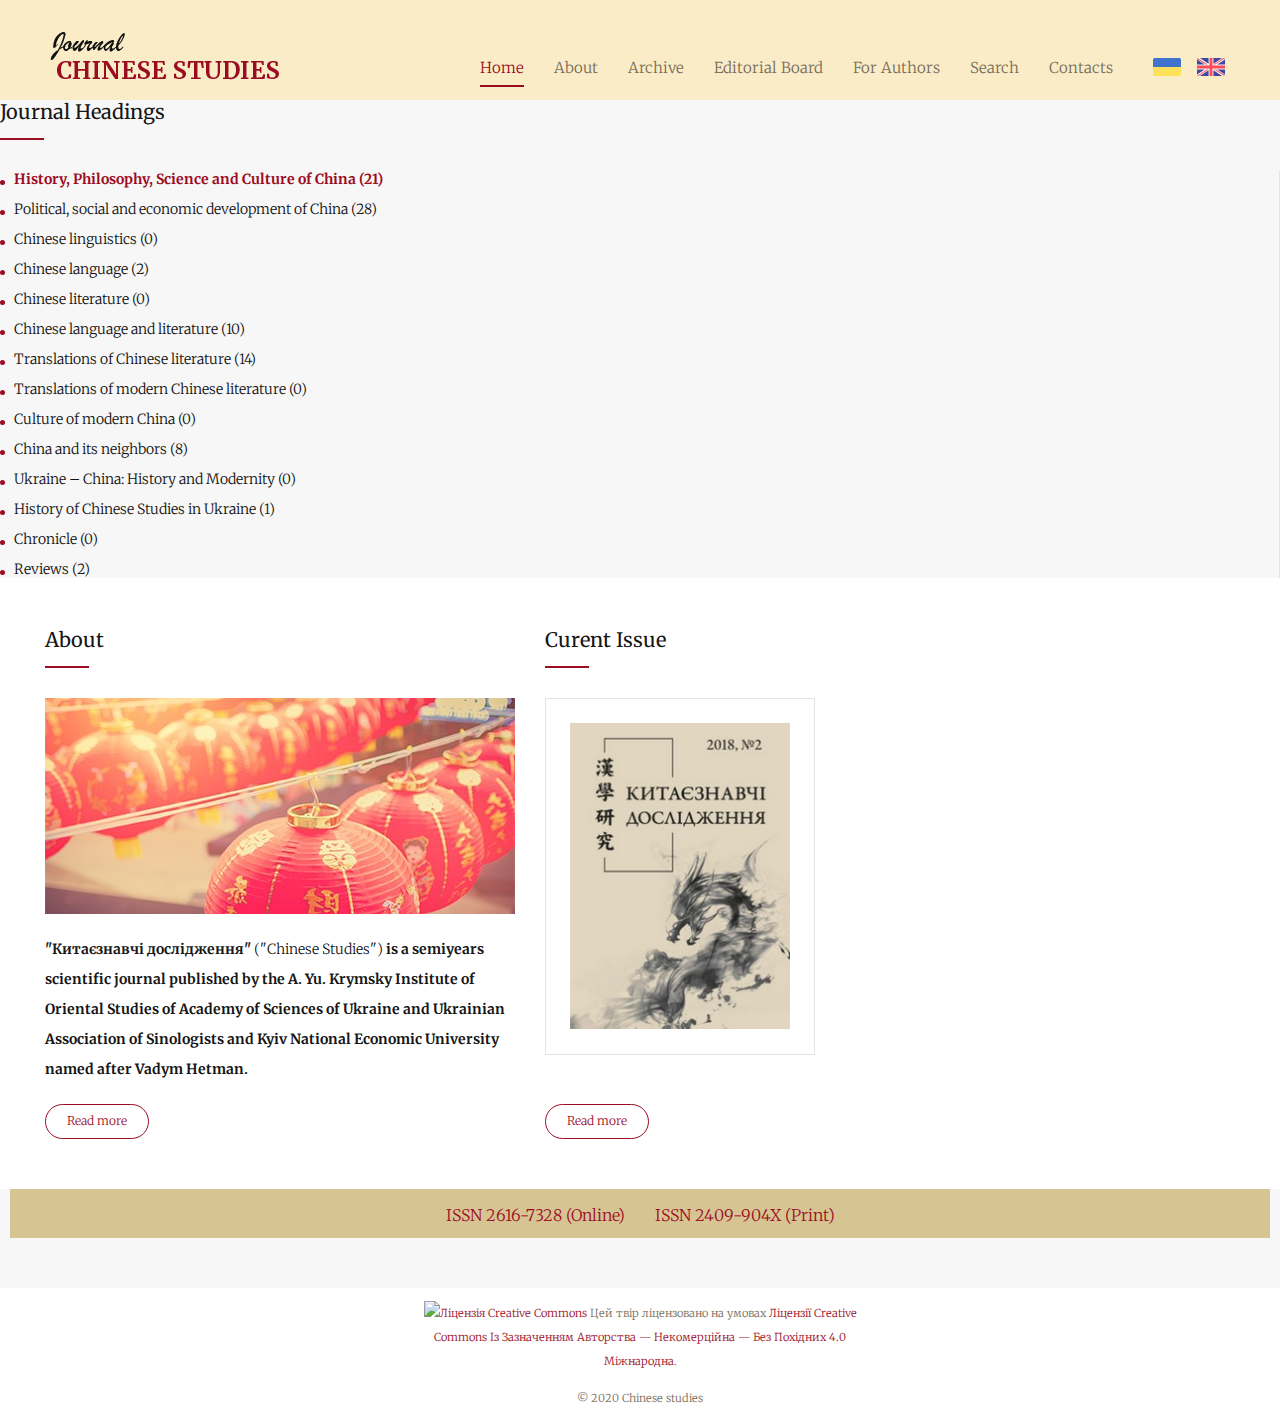
==== index.html @ faab6e4c "fix markup and change class names of index page" ====
<!DOCTYPE html>
<html lang="en">
  <head>
    <meta charset="utf-8">
    <title>Chinese studies | Journal</title>
    <meta name="keywords" content="chinese, studies">
    <meta name="description" content="Chinese Studies journal. Chinese history and contemporary development of China">
    <meta name="viewport" content="width=device-width,initial-scale=1">
    <meta name="format-detection" content="telephone=no">
    <link rel="stylesheet" href="css/normalize.css">
    <link rel="stylesheet" href="css/style.css">
  </head>
  <body class="start-page index">
    <header class="site-header">
      <div class="site-header__wrapper">
        <a class="site-header__logo" href="#">
          <picture>
            <source media="(min-width: 1200px)" srcset="img/logo-desktop.png">
            <source media="(min-width: 830px)" srcset="img/logo-desktop.png">
            <img class="site-header__logo-image" src="img/logo-mobile.png" width="176" height="39" alt="Chinese studies Journal logo">
          </picture>
        </a>
        <nav class="main-nav main-nav--closed main-nav--nojs">
          <button class="main-nav__toggle" type="button"><span class="visually-hidden">Open menu</span></button>
          <div class="main-nav__wrapper">
            <ul class="main-nav__list nav-list">
              <li class="nav-list__item nav-list__item--active">
                <span>Home</span>
              </li>
              <li class="nav-list__item">
                <!-- <a class="nav-list__link" href="about.html">About</a> -->
                <a class="nav-list__link" href="article.html">About</a>
              </li>
              <li class="nav-list__item item-sublist21 nav-sublist21--closed">
                <!-- <a class="nav-list__link" href="archive.html">Archive</a> -->
                <a class="nav-list__link" href="headings.html">Archive</a>
                <button class="nav-sublist21__toggle"><span class="visually-hidden">Open submenu</span></button>
                <ul class="nav-sublist2">
                  <li class="nav-sublist2__item">
                    <a class="nav-sublist2__link" href="#">2019</a>
                    <ul class="nav-sublist3">
                      <li class="nav-sublist3__item">
                        <a class="nav-sublist3__link" href="#">№ 1</a>
                      </li>
                    </ul>
                  </li>
                  <li class="nav-sublist2__item">
                    <a class="nav-sublist2__link" href="#">2018</a>
                    <ul class="nav-sublist3">
                      <li class="nav-sublist3__item">
                        <a class="nav-sublist3__link" href="#">№ 1</a>
                      </li>
                      <li class="nav-sublist3__item">
                        <a class="nav-sublist3__link" href="#">№ 2</a>
                      </li>
                    </ul>
                  </li>
                  <li class="nav-sublist2__item">
                    <a class="nav-sublist2__link" href="#">2017</a>
                    <ul class="nav-sublist3">
                      <li class="nav-sublist3__item">
                        <a class="nav-sublist3__link" href="#">№ 1-2</a>
                      </li>
                    </ul>
                  </li>
                  <li class="nav-sublist2__item">
                    <a class="nav-sublist2__link" href="#">2016</a>
                    <ul class="nav-sublist3">
                      <li class="nav-sublist3__item">
                        <a class="nav-sublist3__link" href="#">№ 1-2</a>
                      </li>
                    </ul>
                  </li>
                  <li class="nav-sublist2__item">
                    <a class="nav-sublist2__link" href="#">2015</a>
                    <ul class="nav-sublist3">
                      <li class="nav-sublist3__item">
                        <a class="nav-sublist3__link" href="#">№ 1-2</a>
                      </li>
                    </ul>
                  </li>
                </ul>
              </li>
              <li class="nav-list__item">
                <a class="nav-list__link" href="#">Editorial Board</a>
              </li>
              <li class="nav-list__item item-sublist22 nav-sublist22--closed">
                <a class="nav-list__link" href="#">For Authors</a>
                <button class="nav-sublist22__toggle"><span class="visually-hidden">Open submenu</span></button>
                <ul class="nav-sublist2">
                  <li class="nav-sublist2__item">
                    <a class="nav-sublist2__link" href="#">Publication Ethics</a>
                  </li>
                </ul>
              </li>
              <li class="nav-list__item">
                <a class="nav-list__link" href="search.html">Search</a>
              </li>
              <li class="nav-list__item">
                <a class="nav-list__link" href="contacts.html">Contacts</a>
              </li>
            </ul>
            <ul class="main-nav__list lang-list">
              <li class="lang-list__item">
                <a class="lang-list__link--ua" href="ua.html"><span class="visually-hidden">UA</span></a>
              </li>
              <li class="lang-list__item">
                <a class=" lang-list__link--en" href="ua.html"><span class="visually-hidden">EN</span></a>
              </li>
            </ul>
          </div>
        </nav>
      </div>
    </header>
    <main class="page-main">
      <header class="page-header">
        <h1 class="page-header__title visually-hidden"><span>Welcome to</span><br> Chinese Studies journal</h1>
        <p class="page-header__intro visually-hidden">The journal publishes articles on current<br> issues of Chinese</p>
      </header>
      <div class="page-wrapper">
        <div class="page-content-wrapper">
          <aside class="page-sidebar page-sidebar--closed page-sidebar--nojs">
            <header class="content__header">
              <h2 class="content__title">Journal Headings</h2>
              <button class="list__toggle list__toggle--up" type="button"><span class="visually-hidden">Open list</span></button>
            </header>
            <ul class="headings__list">
              <li class="headings__item">
                <a href="#">History, Philosophy, Science and Culture of China (21)</a>
              </li>
              <li class="headings__item">
                <a href="#">Political, social and economic development of China (28)</a>
              </li>
              <li class="headings__item">
                <a href="#">Chinese linguistics (0)</a>
              </li>
              <li class="headings__item">
                <a href="#">Chinese language (2)</a>
              </li>
              <li class="headings__item">
                <a href="#">Chinese literature (0)</a>
              </li>
              <li class="headings__item">
                <a href="#">Chinese language and literature (10)</a>
              </li>
              <li class="headings__item">
                <a href="#">Translations of Chinese literature (14)</a>
              </li>
              <li class="headings__item">
                <a href="#">Translations of modern Chinese literature (0)</a>
              </li>
              <li class="headings__item">
                <a href="#">Culture of modern China (0)</a>
              </li>
              <li class="headings__item">
                <a href="#">China and its neighbors (8)</a>
              </li>
              <li class="headings__item">
                <a href="#">Ukraine – China: History and Modernity (0)</a>
              </li>
              <li class="headings__item">
                <a href="#">History of Chinese Studies in Ukraine (1)</a>
              </li>
              <li class="headings__item">
                <a href="#">Chronicle (0)</a>
              </li>
              <li class="headings__item">
                <a href="#">Reviews (2)</a>
              </li>
            </ul>
          </aside>
          <div class="page-content">
            <section class="content__section description">
              <header class="content__header">
                <h2 class="content__title">About</h2>
              </header>
              <section class="description__content">
                <p class="description__text">"Китаєзнавчі дослідження" <span class="description__text--light">("Chinese Studies")</span> is a semiyears scientific journal published by the A. Yu. Krymsky Institute of Oriental Studies of Academy of Sciences of Ukraine and Ukrainian Association of Sinologists and Kyiv National Economic University named after Vadym Hetman.</p>
                <a class="content__link" href="#">Read more</a>
              </section>
            </section>
            <section class="content__section curent-issue">
              <header class="content__header">
                <h2 class="content__title">Curent Issue</h2>
              </header>
              <section class="curent-issue__content">
                <figure class="curent-issue__cover">
                  <img src="img/cover-curent-issue.jpg" width="222" height="309" alt="The cover image of the curent issue of the Journal of Chinese Studies">
                  <figcaption class="visually-hidden">Сover of the Journal of Chinese Studies</figcaption>
                </figure>
                <a class="content__link" href="#">Read more</a>
              </section>
            </section>
          </div>
        </div>
        <footer class="page-footer">
          <ul class="page-footer__list issn-list">
            <li class="issn-list__item--online">ISSN 2616-7328 (Online)</li>
            <li class="issn-list__item--print">ISSN 2409-904X (Print)</li>
          </ul>
        </footer>
      </div>
    </main>
    <footer class="site-footer">
      <div class="site-footer__wrapper">
        <p class="site-footer__license"><a href="http://creativecommons.org/licenses/by-nc-nd/4.0/" rel="license"><img alt="Ліцензія Creative Commons" src="https://i.creativecommons.org/l/by-nc-nd/4.0/88x31.png" style="border-width:0" class="autofloat-even "></a> Цей твір ліцензовано на умовах <a href="http://creativecommons.org/licenses/by-nc-nd/4.0/" rel="license">Ліцензії Creative Commons Із Зазначенням Авторства — Некомерційна — Без Похідних 4.0 Міжнародна</a>.</p>
        
        <p class="site-footer__copyright">© 2020 Chinese studies</p>
      </div>
    </footer>
    <script src="js/script.js"></script>
  </body>
</html>
---- css/style.css ----
@import url('https://fonts.googleapis.com/css?family=Merriweather:300,300i,400,400i,700,700i,900,900i&display=swap');

body {
  min-width: 480px;
  margin: 0;
  padding: 0;
  
  font-family: "Merriweather", "Time New Roman", serif;
  color: rgba(0,0,0,0.93);
  font-style: normal;
  font-weight: 300;
  font-size: 18px;
  
  line-height: 24px;
  
  background: #ededed url("../img/body-bg.jpg") no-repeat center top;
}

img {
  max-width: 100%;
  height: auto;
}

.visually-hidden:not(:focus):not(:active) {
  position: absolute;
  width: 1px;
  height: 1px;
  margin: -1px;
  border: 0;
  padding: 0;
  white-space: nowrap;
  clip-path: inset(100%);
  clip: rect(0 0 0 0);
  overflow: hidden;
}

.site-header {
  width: auto;
  margin: 0 auto;
  
  background-color: #faecc7;
}

.site-header__wrapper {
  position: relative;
  width: 444px;
  min-height: 70px;
  margin: 0 auto;
  padding-bottom: 30px;
  
  background-color: #faecc7;
}

@media (min-width: 1200px) {
  .site-header {
    /* padding-bottom: 20px; */
  }
  
  .site-header__wrapper {
    display: flex;
    
    width: 1170px;
    padding-left: 15px;
    padding-right: 15px;
    padding-bottom: 0;
    
    justify-content: space-between;
  }
}

.site-header__logo {
  display: block;
  padding-top: 31px;
  width: 176px;
  height: 39px;
}

@media (min-width: 1200px) {
  .site-header__logo {
    margin-left: -5px;
    padding-top: 32px;
    width: 230px;
    height: 48px;
  }
  
  .site-header__logo-image {
    width: 230px;
    height: 48px;
  }
}

.main-nav__wrapper {
  position: absolute;
  left: 0;
  right: 0;
  
  z-index: 100;
}

.main-nav__toggle {
  position: absolute;
  width: 40px;
  height: 40px;
  top: 35px;
  right: -5px;
  
  cursor: pointer;
  
  border: none;
  background-color: #faecc7;
  /* background-color: rgba(0,255,0,0.5); */
}

.main-nav--closed .main-nav__toggle::before {
  content: "";
  position: absolute;
  width: 30px;
  height: 3px;
  top: 18px;
  right: 5px;
  
  background-color: #9b0c23;
  box-shadow: 0 -10px 0 0 #9b0c23, 0 10px 0 0 #9b0c23;
  /* transition-property: box-shadow; */
  /* transition-duration: 0.5s; */
}

.main-nav--opened .main-nav__toggle::before {
  content: "";
  position: absolute;
  top: 18px;
  left: 5px;
  width: 30px;
  height: 3px;
  
  background-color: #9b0c23;
  transform: rotate(45deg);
  /* transition-property: transform; */
  /* transition-duration: 0.5s; */
}

.main-nav--opened .main-nav__toggle::after {
  content: "";
  position: absolute;
  top: 18px;
  right: 5px;
  width: 30px;
  height: 3px;
  
  background-color: #9b0c23;
  transform: rotate(135deg);
  /* transition-property: box-shadow; */
  /* transition-duration: 0.5s; */
}

@media (min-width: 1200px) {
  .main-nav {
    display: flex;
    padding-bottom: 10px;
  }
  
  .main-nav__toggle {
    display: none;
  }
  
  .main-nav__wrapper {
    position: static;
    display: flex;
  }
}

.main-nav__list {
  width: 100%;
  margin: 0;
  padding: 0;
  
  list-style: none;
}

.main-nav--closed .main-nav__list {
  display: none;
}

@media (min-width: 1200px) {
  .main-nav--closed .main-nav__list {
    display: flex;
  }
}

.nav-list {
  padding-top: 30px;
}

@media (min-width: 1200px) {
  .nav-list {
    display: flex;
    margin-right: 30px;
    padding-top: 50px;
  }
}

.nav-list__item {
  position: relative;
  margin: 0;
  padding: 0;
  
  background-color: #faecc7;
}

.nav-list__item .nav-list__link,
.nav-list__item span {
  display: block;
  width: auto;
  margin-left: 38px;
  margin-right: 78px;
  padding-top: 8px;
  padding-bottom: 8px;
  
  font-size: 15px;
  line-height: 24px;
  color: #786d59;
  text-decoration: none;
}

.nav-list__item--active .nav-list__link,
.nav-list__item--active span {
  position: relative;
  color: #9b0c23;
}

.nav-list__item--active span::after {
  content: "";
  position: absolute;
  left: 0;
  top: 35px;
  
  width: 44px;
  height: 2px;
  
  background-color: #9b0c23;
}

@media (min-width: 1200px) {
  .nav-list__item {
    position: relative;
    margin: 0;
    margin-right: 10px;
    width: auto;
  }
  
  .nav-list__item:last-child {
    margin-right: 0;
  }
  
  .nav-list__item .nav-list__link,
  .nav-list__item span {
    margin: 0;
    padding: 6px 10px;
    padding-bottom: 10px;
  }
  
  .nav-list__item .nav-list__link:hover {
    background-color: #e3d4aa;
  }
  
  .nav-list__item--active span::after {
    content: "";
    position: absolute;
    left: 10px;
    bottom: 5px;
    
    background-color: #9b0c23;
  }
}

.nav-sublist21__toggle,
.nav-sublist22__toggle {
  position: absolute;
  top: 0;
  right: 38px;
  
  width: 40px;
  height: 40px;
  
  border: none;
  background-color: transparent;
  
  cursor: pointer;
}

.nav-sublist21__toggle:active,
.nav-sublist22__toggle:active {
  background-color: #e3d4aa;
  /* transition-property: background-color; */
  /* transition-duration: 0.5s; */
}

.nav-sublist21__toggle::before,
.nav-sublist22__toggle::before {
  content: "";
  position: absolute;
  box-sizing: border-box;
  width: 18px;
  height: 18px;
  border-bottom: 3px solid #9b0c23;
  border-left: 3px solid #9b0c23;
}

.nav-sublist21--closed .nav-sublist21__toggle::before,
.nav-sublist22--closed .nav-sublist22__toggle::before {
  top: 6px;
  right: 12px;
  transform: rotate(-45deg);
  /* transition-property: transform, top; */
  /* transition-duration: 0.5s; */
}

.nav-sublist21--opened .nav-sublist21__toggle::before,
.nav-sublist22--opened .nav-sublist22__toggle::before {
  top: 14px;
  right: 12px;
  transform: rotate(135deg);
  /* transition-property: transform, top; */
  /* transition-duration: 0.5s; */
}

@media(min-width: 1200px) {
  .nav-sublist21__toggle,
  .nav-sublist22__toggle {
    display: none;
  }
}

.nav-sublist2 {
  list-style: none;
  margin: 0;
  margin: 0 38px;
  /* margin-right: 78px; */
  padding: 0;
  /* padding-left: 58px; */
}

.nav-sublist21--closed .nav-sublist2,
.nav-sublist22--closed .nav-sublist2 {
  display: none;
}

.nav-sublist21--opened .nav-sublist2,
.nav-sublist22--opened .nav-sublist2 {
  display: block;
}

.nav-sublist2__item {
  background-color: rgba(0,255,0,1.0);
}

.nav-sublist2__link {
  display: block;
  padding-top: 8px;
  padding-bottom: 8px;
  padding-left: 20px;
  
  font-size: 15px;
  line-height: 24px;
  color: #786d59;
  text-decoration: none;
  
  /* background-color: #faecc7; */
  background-color: #e3d4aa;
}

@media (min-width: 1200px) {
  .nav-sublist2 {
    position: absolute;
    margin: 0;
    padding-left: 0;
    width: auto;
    min-width: 100%;
    
    display: none;
    box-shadow: 0 1px 5px -3px #786d59 ;
  }
  
  .nav-list__item .nav-sublist21__toggle,
  .nav-list__item .nav-sublist22__toggle {
    display: none;
  }
  
  .nav-list__item:hover .nav-sublist2 {
    display: block;
  }
  
  .nav-sublist2__item {
    position: relative;
    width: auto;
  }
  
  .nav-sublist2__link {
    margin: 0;
    padding: 6px 10px;
    padding-bottom: 10px;
    width: auto;
    
    white-space: nowrap;
    
    /* background-color: #e9dcb9; */
    background-color: #faecc7;
  }
  
  .nav-sublist2__link:hover {
    background-color: #e3d4aa;
  }
}

.nav-sublist3 {
  margin: 0;
  padding: 0;
  
  list-style: none;
}

.nav-sublist3__item {
  background-color: rgba(255,0,0,0.5);
}

.nav-sublist3__link {
  display: block;
  padding-top: 8px;
  padding-bottom: 8px;
  padding-left: 20px;
  
  font-size: 15px;
  line-height: 24px;
  color: #786d59;
  text-decoration: none;
  
  background-color: #faecc7;
}

@media (min-width: 1200px) {
  .nav-sublist3 {
    position: absolute;
    top: 0;
    left: 100%; 
    padding-left: 0;
    width: auto;
    min-width: 100%;
    
    display: none;
    z-index: 1;
    
    box-shadow: 1px 0px 5px -3px #786d59;
  }
  
  .nav-sublist2__item:hover .nav-sublist3 {
    display: block;
  }
  
  .nav-sublist3__item {
    width: auto;
  }
  
  .nav-sublist3__link {
    margin: 0;
    padding-bottom: 10px;
    padding-left: 10px;
    width: auto;
    
    white-space: nowrap;
    
    /* background-color: #e9dcb9; */
    background-color: #faecc7;
  }
  
  .nav-sublist3__item .nav-sublist3__link:hover {
    background-color: #e3d4aa;
  }
}

.lang-list {
  padding-top: 15px;
  padding-bottom: 15px;
  background-color: #faecc7;
}

.lang-list__item {
  padding-top: 10px;
  padding-bottom: 12px;

  background-color: #faecc7;
}

@media (min-width: 1200px) {
  .lang-list  {
    display: flex;
    width: 72px;
    padding-top: 55px;
    padding-bottom: 0;
    
    justify-content: space-between;
  }
  
  .lang-list__item {
    padding-top: 6px;
    padding-bottom: 20px;

    background-color: #faecc7;
  }
}

.lang-list__item a {
  display: block;
  margin: 0 38px;
  width: 28px;
  height: 18px;
}

.lang-list__link--ua {
  background: url("../img/ukraine.svg") center no-repeat;
  background-size: cover;
}

.lang-list__link--en {
  background: url("../img/united-kingdom.svg") center no-repeat;
  background-size: cover;
}

@media (min-width: 1200px) {
  .lang-list__item {
    margin: 0;
    padding: 0;
  }
  
  .lang-list__item a {
    margin: 0;
    margin-top: 3px;
  }
  
  .lang-list__item:first-child {
    margin-right: 16px;
  }
}

.page-main {
  padding-bottom: 50px;
  
  background-color: #f7f7f7;
}

.page-main__header {
  margin: 0 auto;
  width: 100%;
  height: 310px;
}

.start-page .page-main__header {
  background: url("../img/background-chinese-studies.jpg") center no-repeat;
  background-size: cover;
  background-position: right;
  background-color: #faecc7;
}

.inner-page .page-main__header {
  background-color: #faecc7;
}

.page-main__title,
.page-main__intro,
.breadcrumb {
  width: 444px;
  margin: 0 auto;
  text-align: center;
}

.page-main__title {
  padding-top: 10px;
  font-weight: 700;
  color: #111111;
  text-transform: uppercase;
}

.start-page .page-main__title {
  font-size: 30px;
  line-height: 52px;
}

.inner-page .page-main__title {
  font-size: 24px;
  line-height: 36px;
}

.page-main__title span {
  line-height: 24px;
  font-weight: 300;
  text-transform: none;
}

.page-main__intro,
.breadcrumb {
  color: #786d59;
}

.page-main__intro span,
.breadcrumb span {
  color: #111111;
}

.page-main__intro {
  margin-top: 15px;
  margin-bottom: 25px;
}

.breadcrumb {
  margin-top: 20px;
  font-size: 12px;
  line-height: 24px;
}

.breadcrumb a {
  text-decoration: none;
  color: #786d59;
}

.page-main__header .message {
  display: none;
  
  justify-content: center; 
}

.page-main__header .message__mark {
  padding: 0;
  
  margin: 0 8px;
  width: 18px;
  height: 5px;
  border-radius: 2.5px;
  
  background-color: #9b0c23;
}

@media (min-width: 1200px) {
  .page-main__header {
    height: 440px;
  }
  
  .page-main__title,
  .page-main__intro,
  .breadcrumb {
    width: 1170px;
  }
  
  .start-page .page-main__title {
    font-size: 48px;
    line-height: 72px;
  }
  
  .inner-page .page-main__title {
    padding-top: 55px;
  }
  
  .page-main__title br,
  .page-main__intro br  {
    display: none;
  }
}

.page-main__wrapper {
  width: 444px;
  margin: 0 auto;
  
  box-shadow: 0 3px 32px 9px rgba(0,0,0,0.15);
}

.start-page .page-main__wrapper {
  margin-top: -60px;
}

.inner-page .page-main__wrapper {
  margin-top: -147px;
}

.page-content {
  padding-top: 20px;
  background-color: #ffffff;
}

.article .page-content {
  padding-top: 0;
}

@media (min-width: 1200px) {
  .page-main__wrapper {
    width: 1260px;
  }
  
  .start-page .page-main__wrapper {
    margin-top: -90px;
  }
  
  .inner-page .page-main__wrapper {
    margin-top: -232px;
  }
  
  .page-content {
    padding: 0 30px;
    
    display: flex;
  }
  
  .article .page-content {
    display: block;
  }
}

.content__section {
  margin-left: 38px;
  margin-right: 38px;
  padding-bottom: 30px;
}

.content__header  {
  display: block;
  margin: 0;
  /* margin-top: 20px; */
  padding: 0;
  padding-top: 30px;
  border: none; 
}

.headings .content__header {
  display: flex;
  justify-content: space-between;
  
  margin: 0 -18px;
  margin-top: 0px;
  padding: 18px 18px;
  padding-bottom: 22px;
  border: 2px solid #e5e4e4;
}

.content__title {
  position: relative;
  margin: 0;
  margin-bottom: 20px;
  padding-bottom: 16px;
  
  font-weight: normal;
  font-size: 20px;
  line-height: 24px;
}

.headings .content__title {
  padding-bottom: 0;
  margin-bottom: 0;
}

.content__title::before {
  content: "";
  position: absolute;
  left: 0;
  bottom: 0;
  width: 44px;
  height: 2px;
  
  background-color: #9b0c23;
}

.headings .content__title::before {
  display: none;
}

@media (min-width: 1200px) {
  .content__section {
    margin-top: 50px;
    margin-bottom: 50px;
    margin-right: 30px;
    margin-left: 0;
    padding-bottom: 0;
    
    border-top: none;
  }
  
  .content__section:first-child {
    margin-left: 15px;
  }
  
  .content__section:last-child {
    margin-right: 15px;
  }
  
  .content__wrapper {
    position: relative;
  }
  
  .content__wrapper::before {
    content: "";
    position: absolute;
    top: 0;
    left: -30px;
    width: 1px;
    height: 100%;
    
    background-color: #e5e4e4;
  }
  
  .content__header,
  .headings .content__header  {
    display: block;
    margin: 0;
    padding: 0;
    border: none;
  }
  
  .headings .content__title {
    position: relative;
    margin-bottom: 30px;
    padding-bottom: 16px;
  }
  
  .headings .content__title::before {
    display: block;
  }
  
  .content__title {
    margin-bottom: 30px;
  }
}

.list__toggle {
  position: relative;
  display: block;
  width: 18px;
  height: 18px;
  
  border: none;
  background-color: transparent;
  
  cursor: pointer;
}

.list__toggle::before {
  content: "";
  position: absolute;
  box-sizing: border-box;
  right: 5px;
  top: 8px;
  width: 18px;
  height: 18px;
  
  border-top: 3px solid #9b0c23;
  border-right: 3px solid #9b0c23;
  
  transform: rotate(-45deg);
}

.list__toggle:hover::before {
  top: 0px;
  transform: rotate(135deg);
  /* transition-property: transform, top; */
  transition-duration: 0.5s;
}

@media (min-width: 1200px) {
  .headings {
    width: 370px;
    margin-right: 30px;
    
    flex-shrink: 0;
  }
  
  .list__toggle {
    display: none;
  }
}

.headings__list {
  margin: 0;
  padding: 0;
  
  list-style: none;
}

.headings__item {
  position: relative;
  margin-top: 24px; 
  padding-left: 14px;
}

.headings__item::before {
  content: "";
  position: absolute;
  left: 0;
  top: 10px;
  /* top: 34px; */
  width: 5px;
  height: 5px;
  border-radius: 50%;
  
  background-color: #9b0c23;
}

.headings__item:first-child {
  font-weight: bold;
}

.headings__item a {
  text-decoration: none;
  color: #111111;
}

.headings__item:first-child a {
  color: #9b0c23;
}

@media (min-width: 1200px) {
  .headings__list {
    position: relative;
    margin: 0;
    padding: 0;
  }
  
  .start-page .headings__list::after {
    content: "";
    position: absolute;
    top: 0;
    right: 0px;
    width: 1px;
    height: 100%;
    
    background-color: #e5e4e4;
  }
  
  .headings__item {
    margin-top: 12px; 
    padding-right: 20px;
    
    font-size: 14px;
    line-height: 18px;
  }
}

.description,
.curent-issue {
  border-top: 1px solid #e5e4e4;
}

.description__content {
  position: relative;
  padding-top: 216px;
}

.description__content::before {
  content: "";
  position: absolute;
  top: 0;
  left: 0;
  width: 368px;
  height: 216px;
  background: url("../img/chinese-lanterns.jpg") right no-repeat;
  background-size: cover;
  overflow: hibben;
  
  background-color: rgba(255,0,0,0.5);
}

@media (min-width: 1200px) {
  .description,
  .curent-issue {
    border-top: none;
  }
  
  .description {
    width: 470px;
    margin-right: 30px;
  }
  
  .description__content::before {
    content: "";
    position: absolute;
    top: 0;
    left: 0;
    width: 470px;
    height: 216px;
  }
  
  .curent-issue {
    width: 270px;
  }
}

.description__picture {
  display: block;
  width: 368px;
  height: 216px;
  overflow: hibben;
}

.description__image {
  height: 216px;
  width: auto;
  object-fit: cover;
}

.content__link {
  display: inline-block;
  padding: 7px 28px;
  border: 1px solid #9b0c23;
  border-radius: 20px;
  
  text-decoration: none;
  
  font-size: 16px;
  line-height: 24px;
  color: #9b0c23;
}

@media (min-width: 1200px) {
  .content__link {
    padding: 4px 21px;
    padding-bottom: 5px;
    border-radius: 17.5px;
    
    font-size: 12px;
  }
}

.description__text {
  margin: 0;
  margin-top: 19px;
  margin-bottom: 20px;
  
  font-size: 16px;
  font-weight: bold;
  line-height: 30px;
}

.description__text--light {
  font-weight: 300;
}

.curent-issue__cover {
  margin: 0;
  margin-bottom: 30px;
  box-sizing: border-box;
  padding: 24px;
  width: 270px;
  height: 357px;
  
  border: 1px solid #e5e4e4;
}

@media (min-width: 1200px) {
  .description__picture {
    width: 470px;
    height: 216px;
  }
  
  .description__text {
    margin-top: 20px;
    margin-bottom: 20px;
    
    font-size: 14px;
  }
  
  .curent-issue__cover {
    margin-bottom: 49px;
  }
}

.content__field {
  margin: 25px 0;
}

.content__label {
  font-size: 16px;
  font-weight: 700;
  line-height: 24px;
  color: #111111;
}

.content__item {
  font-size: 14px;
  font-weight: 300;
  line-height: 24px;
  color: #9b0c23;
}

.content__item a {
  text-decoration: none;
  color: #9b0c23;
}

@media (min-width: 1200px) {
  .content__field {
    margin-top: -10px;
    margin-bottom: 20px;
  }
  
  .content__label {
    font-size: 12px;
  }

  .content__item {
    font-size: 12px;
  }
}

.defenition__list {
  width: 100%;
  margin-bottom: 30px;
  
  font-size: 14px;
  line-height: 20px;
  color: ##111111;
  
  border-collapse: collapse;
}

.defenition__list td {
  display: flex;
  padding: 15px 0;
}

.defenition__list .defenition__abstract {
  display: table-cell;
  padding-left: 10px;
  padding-right: 10px;
  
  line-height: 24px;
}

.defenition__list tr:nth-child(2n-1) {
  background-color: #e5e4e4;
}

.defenition__list tr:nth-child(2n) {
  background-color: #f4f4f4;
}

.defenition__term {
  flex-shrink: 0;
  
  width: 164px;
  padding-left: 10px;
  padding-right: 10px;
  
  font-weight: 300;
}

.defenition__abstract .defenition__term {
  padding: 0;
  
  font-weight: 700;
}

.defenition__data {
  width: 164px;
  padding-left: 10px;
  padding-right: 10px;
}

.defenition__abstract .defenition__data {
  display: inline;
  padding: 0;
  width: auto;
}

.defenition__data a {
  word-wrap: break-word;
}

@media (min-width: 1200px) {
  .defenition__list .defenition__abstract {
    display: flex;
    padding-left: 0;
    padding-right: 0;
  }

  .defenition__term {
    margin-right: 30px;
    padding-left: 13px;
    padding-right: 0;
    width: 157px;
  }

  .defenition__abstract .defenition__term {
    font-weight: 300;
    padding-left: 13px;
  }
  
  .defenition__data {
    width: 670px;
    padding-left: 0;
    padding-right: 0;
    padding-right: 300px;
  }
  
  .defenition__abstract .defenition__data {
    padding-left: 0;
    padding-right: 300px;
  }
}

.defenition__data a {
  color: #9b0c23;
  text-decoration: none;
}

.defenition__keywords {
  color: #9b0c23;
}

@media (min-width: 1200px) {
  .defenition__abstract {
  }
}

.references__caption {
  margin: 0;
  padding-top: 25px;
  padding-bottom: 20px;
  font-weight: 700;
  font-size: 16px;
  line-height: 24px;
}

@media (min-width: 1200px) {
  .references__caption {
    font-size: 14px;
  }
}

.references__content {
  font-size: 12px;
  line-height: 2;
  color: #111111;
}

.references__content a {
  color: #9b0c23;
  word-wrap: break-word;
}

.references__list {
  margin: 0;
  padding: 0;
  list-style: none;
  
  counter-reset: myCounter;
}

.references__item {
  margin: 0;
  padding: 0;
  padding-right: 10px;
}

.references__item:before {
  counter-increment: myCounter;
  content: counter(myCounter) ". ";
  display: inline-block;
}

.article .content__section {
  padding-bottom: 50px;
}

@media (min-width: 1200px) {
  .article .content__section {
    margin: 0 15px;
    padding-top: 50px;
   }
}

.contacts__section,
.headings__section,
.search__section {
  padding-bottom: 50px;
}

.contacts__content {
  font-size: 16px;
  font-weight: 300;
  line-height: 30px;
}

.contacts__info {
  margin: 0;
  padding: 25px 0;
  
  box-shadow: 0 -1px 0 0 #e5e4e4;
}

.contacts__info b {
  font-size: 18px;
  font-weight: 700;
}

.contacts__link {
  text-decoration: none;
  color: #9b0c23;
}

.contacts__map {
  margin: 0;
  padding: 10px;
  box-sizing: border-box;
  width: 368px;
  height: 405px;
  
  border: 1px solid #e5e4e4;
}

.contacts__map .iframe {
  width: 348px;
  height: 385px;
  
  background: url("../img/map.jpg") right no-repeat;
  background-size: cover;
  overflow: hibben;  
}

@media (min-width: 1200px) {
  /* .contacts-page .headings__list::after, */
  /* .contacts-page .headings__list::after, */
  /* .search-page .headings__list::after { */
    /* display: none; */
  /* } */
  
  .contacts__section,
  .headings__section,
  .search__section {
    position: relative;
    margin-top: 115px;
    padding-bottom: 0;
  }
  
  .contacts__content {
    font-size: 14px;
    line-height: 30px;
  }
  
  .contacts__content::before {
    content: "";
    position: absolute;
    top: 0;
    left: -30px;
    width: 1px;
    height: 100%;
    
    background-color: #e5e4e4;
  }
  
  .contacts__info {
    margin: 0;
    padding: 15px 0;
  }
  
  .contacts__info .inline-nobr {
    display: none;
  }
  
  .contacts__info:first-child {
    padding-top: 0;
    box-shadow: none;
  }
  
  .contacts__info b {
    font-size: 16px;
  }
  
  .contacts__map {
    width: 100%;
    width: 770px;
    height: 405px;
  }
  
  .contacts__map iframe {
    width: 750px;
    height: 385px;
  }
}

.headings__content {
  margin-bottom: 30px;
  padding-top: 30px;
  
  box-shadow: 0 -1px 0 0 #e5e4e4;
}

.headings__title {
  margin: 0;
  padding-bottom: 6px;
  font-size: 18px;
}

.headings__info {
  margin: 0;
  padding-bottom: 20px;
  
  font-style: italic;
  font-size: 14px;
  line-height: 30px;
}

.headings__info--light {
  font-style: normal;
  color: #786d59;
  
  white-space: nowrap;
}

.headings__link,
.biblio__authors {
  text-decoration: none;
  
  font-style: normal;
  color: #a94345;
}

@media (min-width: 1200px) {
  .headings__section {
    flex-shrink: 1;
  }
  
  .headings__content:first-child {
    padding-top: 0;
    
    box-shadow: none;
  }
  
  .headings__info {
    font-size: 12px;
  }
}

.pagination__list {
  display: flex;
  margin: 0 auto;
  margin-top: 50px;
  padding: 0; 
  width: 268px;
  
  justify-content: space-between;
  
  list-style: none;
}

.pagination__link {
  display: block;
  width: 25px;
  height: 25px;
  border-radius: 50%;
  
  font-size: 16px;
  line-height: 24px;
  color: #111111;
  
  text-decoration: none;
  text-align: center;
  
  background-color: #f5f5f5;
}

.pagination__link:not(.pagination__link--active):hover {
  background-color: #f2c2ca;
}

.pagination__link--active {
  text-align: center;
  color: #ffffff;
  
  background-color: #9b0c23;
}

.pagination__link--arrow {
  display: block;
  margin: 5px 0;
  width: 30px;
  height: 15px;
}

.pagination__arrow {
  display: block;
  width: 30px;
  height: 15px;
}

.pagination__arrow {
  fill: #111111;
}

.pagination__arrow--active {
  fill: #9b0c23;
}

@keyframes shake {
  0%, 100% {transform: translateX(0); }
  10%, 30%, 50%, 70%, 90% {transform: translateX(-3px); }
  20%, 40%, 60%, 80% {transform: translateX(3px) ;}
}

.pagination__arrow--active:hover {
  animation-name: shake;
  animation-duration: 0.6s;
}

.search__content {
  margin: 0;
  margin-bottom: 30px;
  padding: 0;
  padding-top: 30px;
  
  border: none;
  
  box-shadow: 0 -1px 0 0 #e5e4e4;
}

.search__form {
  display: flex;
  width: 368px;
}

.search__input--wrap {
  display: block;
  box-sizing: border-box;
  width: 300px;
  height: 40px;
  padding: 5px 0;
  padding-left: 35px;
  
  flex-shrink: 0;
  
  border: 1px solid #e5e4e4;
  border-right: none;
  border-radius: 20px 0 0 20px;
  
  /* background-color: #efefef; */
}

.search__input {
  padding: 2px;
  border: 0;
  width: 250px;
  
  font-size: 14px;
  font-weight: 300;
  line-height: 24px;
  color: #786d59;
}

.search__button{
  width: 68px;
  height: 40px;
  padding: 0;
  border: none;
  border-radius: 0 20px 20px 0;
  
  flex-shrink: 0;
  
  font-size: 0;
  
  background: url("../img/search__icon--white.svg") center no-repeat;
  background-color: #9b0c23;
  background-size: 16px 16px;
  background-position: 50%;
  
  cursor: pointer;
}

@media (min-width: 1200px) {
  .search__content {
    width: 370px;
    padding-top: 0;
    
    box-shadow: none;
  }
  
  .search__input--wrap {
    width: 325px;
    height: 36px;
    padding: 3px 0;
    padding-left: 30px;
    
    border-radius: 18px 0 0 18px;
  }
  
  .search__input {
    width: 290px;
    
    font-size: 12px;
  }

  .search__button {
    width: 44px;
    height: 36px;
    border-radius: 0 18px 18px 0;
  }
}

.search__options {
  margin: 0;
  padding: 0;
  
  border: none;
  
  box-shadow: 0 1px 0 0 #e5e4e4;
}

.search__message {
  display: block;
  padding-bottom: 15px;
  margin-bottom: 25px;
  
  font-size: 18px;
  font-weight: 700;
  line-height: 24px;
  color: #111111;
  
  box-shadow: 0 1px 0 0 #e5e4e4;
}

.filter__parameter {
  display: flex;
  margin-bottom: 20px;
  
  justify-content: space-between;
}

.filter__apply {
  margin-top: 30px;
  margin-bottom: 30px;
}

.content__button {
  display: inline-block;
  width: 140px;
  height: 40px;
  padding: 7px 28px;
  border: 1px solid #9b0c23;
  border-radius: 20px;
  
  font-size: 16px;
  font-weight: 300;
  line-height: 24px;
  color: #9b0c23;
  
  background-color: #ffffff;
  
  cursor: pointer;
}

@media (min-width: 1200px) {
  .content__button {
    width: 130px;
    height: 35px;
    padding: 4px 21px;
    padding-bottom: 5px;
    border-radius: 17.5px;
    
    font-size: 12px;
  }
}

.filter__label {
  padding: 8px 0;
  font-size: 16px;
  line-height: 24px;
  
  color: #111111;
}

.filter__select {
  appearance: none;
  -moz-appearance: none;
  -webkit-appearance: none;
  
  width: 256px;
  height: 40px;
  padding: 7px 16px;
  padding-right: 50px;
  border: 1px solid #e5e4e4;
  border-radius: 20px;
  
  font-size: 14px;
  font-weight: 300;
  line-height: 24px;
  color: #786d59;
  
  background-image: url("../img/arrow-point-down.svg"), linear-gradient(to bottom, #fff 0%, #fff 100%);
  background-repeat: no-repeat, repeat;
  background-position: right 24px top 50%, 0 0;
  background-size: 18px auto, 100%;
  
}

@media (min-width: 1200px) {
  .search__message {
    margin-bottom: 20px;
    
    font-size: 14px;
    
    box-shadow: 0 1px 0 0 #e5e4e4;
  }
  
  .search__wrapper {
    display: flex;
    flex-wrap: wrap;
    
    justify-content: space-between;
  }
  
  .filters__block--first {
    width: 225px;
    flex-shrink: 0;
  }
  
  .filters__block--second {
    width: 215px;
    flex-shrink: 0;
  }
  
  .filters__block--third {
    width: 240px;
    flex-shrink: 0;
  }
  
  .filter__label {
    padding: 5px 0;
    padding-bottom: 6px;
    font-size: 12px;
  }
  
  .filter__select {
    width: 170px;
    height: 35px;
    padding: 4px 18px;
    padding-right: 35px;
    padding-bottom: 5px;
    border-radius: 17.5px;
    
    font-size: 11px;
    
    background-position: right 15px top 50%, 0 0;
    background-size: 12px auto, 100%;
  }
  
  .filter__apply {
    margin-top: 20px;
    margin-bottom: 20px;
  }
}

.selection {
  /* padding-bottom: 30px; */
}

.selection .content__button {
  display: block;
  margin-left: auto;
}

.selection__list {
  margin: 0;
  margin-bottom: 20px;
  padding: 0;
  
  list-style: none;
}

.selection__reset {
  display: flex;
  margin-top: 25px;
  margin-bottom: 30px;
}

.selection__item {
  margin-top: 15px;
  padding-left: 12px;
  
  font-size: 16px;
  font-weight: 300;
  line-height: 30px;
  
  position: relative;
}

.selection__item:first-child {
  margin-top: 20px;
}

.selection__item::before {
  content: "";
  position: absolute;
  left: 0;
  top: 14px;
  width: 5px;
  height: 5px;
  border-radius: 50%;
  
  background-color: #9b0c23;
}

.selection__parameter,
.selection__value {
  font-weight: 700;
}

@media (min-width: 1200px) {
  .selection__list {
    margin-bottom: 15px;
    
    max-width: 550px;
  }
  
  .selection__item {
    margin-top: 10px;
    padding-left: 10px;
    
    font-size: 14px;
    line-height: 24px;
  }
  
 .selection__item:first-child {
    margin-top: 15px;
  }
  
  .selection__item::before {
    content: "";
    position: absolute;
    left: 0;
    top: 11px;
    width: 5px;
    height: 5px;
    border-radius: 50%;
    
    background-color: #9b0c23;
  }
  
  .selection__reset {
    margin-top: 20px;
  }
}

.search__info {
  margin: 0;
  margin-top: 25px;
  
  font-size: 14px;
  line-height: 24px;
  color: #786d59;
  
  text-align: center;
}

.search-filter__list {
  display: flex;
  margin: 0;
  margin-top: 15px;
  padding: 0;
  padding-bottom: 30px;
  
  list-style: none;
  
  justify-content: space-between;
}

.content__link--direct {
  /* position: relative; */
  display: block;
  box-sizing: border-box;
  width: 140px;
  padding-left: 20px;
  padding-right: 40px;
  text-align: left;
  
  background-image: url("../img/arrow-point-down.svg");
  background-repeat: no-repeat;
  background-position: right 20px top 50%;
  background-size: 18px 100%;
}

.content__link--reverse {
  display: block;
  box-sizing: border-box;
  width: 140px;
  padding-left: 20px;
  padding-right: 40px;
  text-align: left;
  
  background-image: url("../img/arrow-point-up.svg");
  background-repeat: no-repeat;
  background-position: right 20px top 50%;
  background-size: 18px 100%;
}

.content__link--hidden {
  display: block;
  padding: 7px 28px;
  border: 1px solid #ffffff;
  border-radius: 20px;
  
  text-decoration: none;
  
  font-size: 16px;
  line-height: 24px;
  color: #111111;
}

.content__link--hidden:hover {
  border: 1px solid #e5e4e4;
}

@media (min-width: 1200px) {
  .content__link--direct {
    width: auto;
    padding-left: 14px;
    padding-right: 30px;
    
    background-position: right 12px top 50%;
    background-size: 10px 100%;
  }
  
  .content__link--reverse {
    width: auto;
    padding-left: 14px;
    padding-right: 30px;
    
    background-position: right 12px top 50%;
    background-size: 10px 100%;
  }
  
  .content__link--hidden {
    padding: 4px 21px;
    padding-bottom: 5px;
    border-radius: 17.5px;
    
    font-size: 12px;
  }
}

@media (min-width: 1200px) {
  .search__selection {
    display: flex;
    width: 100%;
    /* width: 770px; */
    
    flex-direction: row-reverse;
    justify-content: space-between;
  }
  
  .search__info {
    font-size: 12px;
    color: #9b0c23;
  }
  
  .search-filter__list {
    margin-top: 20px;
    width: 240px;
  }
}

.alphabet__list {
  display: flex;
  margin: 0;
  margin-top: 25px;
  margin-bottom: 30px;
  padding-bottom: 25px;
  
  flex-wrap: wrap;
  justify-content: center;
}

.alphabet__link {
  margin-left: 9px;
  font-size: 16px;
  line-height: 24px;
  font-weight: 700;
  text-decoration: none;
  color: #111111;
}

.alphabet__link:first-child {
  margin-left: 0;
}

.alphabet__link--active {
  color: #9b0c23;
}

@media (min-width: 1200px) {
  .alphabet {
    box-shadow: none;
  }
  
  .alphabet__list {
    margin-top: 13px;
    margin-bottom: 0;
    padding-bottom: 13px;
  }
  
  .alphabet__link {
    margin-left: 7px;
    font-size: 14px;
    line-height: 24px;
  }
}

.result {
  box-shadow: none;
}

.result__header {
  margin: 0;
  
  padding: 8px 30px;
  
  font-size: 16px;
  line-height: 24px;
  font-weight: 700;
  
  color: #111111;
  
  background-color: #e5e4e4;
}

@media (min-width: 1200px) {
  .result__header {
    margin-top: 0;
  }
}

.biblio__entry {
  margin: 0;
  margin-top: 15px;
  
  padding-bottom: 15px;
  
  font-size: 16px;
  color: #111111;
  line-height: 24px;
  font-weight: 300;
  
  box-shadow: 0 1px 0 0 #e5e4e4;
}

.biblio__entry:last-child {
  box-shadow: none;
}

.biblio__title {
  font-weight: 700;
  color: #111111;
  
  text-decoration: none;
}

@media (min-width: 1200px) {
  .biblio__entry {
    line-height: 18px;
    font-size: 14px;
  }
}

.search__result {
  padding-bottom: 10px;
  box-shadow: 0 1px 0 0 #e5e4e4;
}

@media (min-width: 1200px) {
  .search__result {
    padding-bottom: 0;
  }
}

.page-footer {
  margin: 0 auto;
  width: 444px;
  
  background-color: #d6c492;
}

.page-footer__list {
  margin: 0 38px;
  list-style: none;
  padding: 14px 0 11px 0;
  
  display: flex;
  justify-content: space-between;
}

.issn-list__item--online,
.issn-list__item--print {
  font-size: 14px;
  line-height: 24px;
  
  color: #9b0c23;
}

@media (min-width: 1200px) {
  .page-footer {
    width: 1200px;
    padding: 0 30px;
  }
  
  .page-footer__list {
    justify-content: center;
  }
  
  .issn-list__item--online,
  .issn-list__item--print {
    font-size: 16px;
    padding: 0 15px;
  }
}

.site-footer {
  width: auto;
  margin: 0;
  
  min-height: 50px;
  background-color: #ffffff;
}

.site-footer__wrapper {
  width: 444px;
  margin: 0 auto;
}

.site-footer__copyright,
.site-footer__license {
  margin: 0;
  padding: 13px 0;
  
  text-align: center;
  
  font-size: 11px;
  line-height: 24px;
  color: #786d59;
}

.site-footer__license {
  padding-bottom: 0;
}

.site-footer__license a {
  text-decoration: none;
  color: #9b0c23;
}
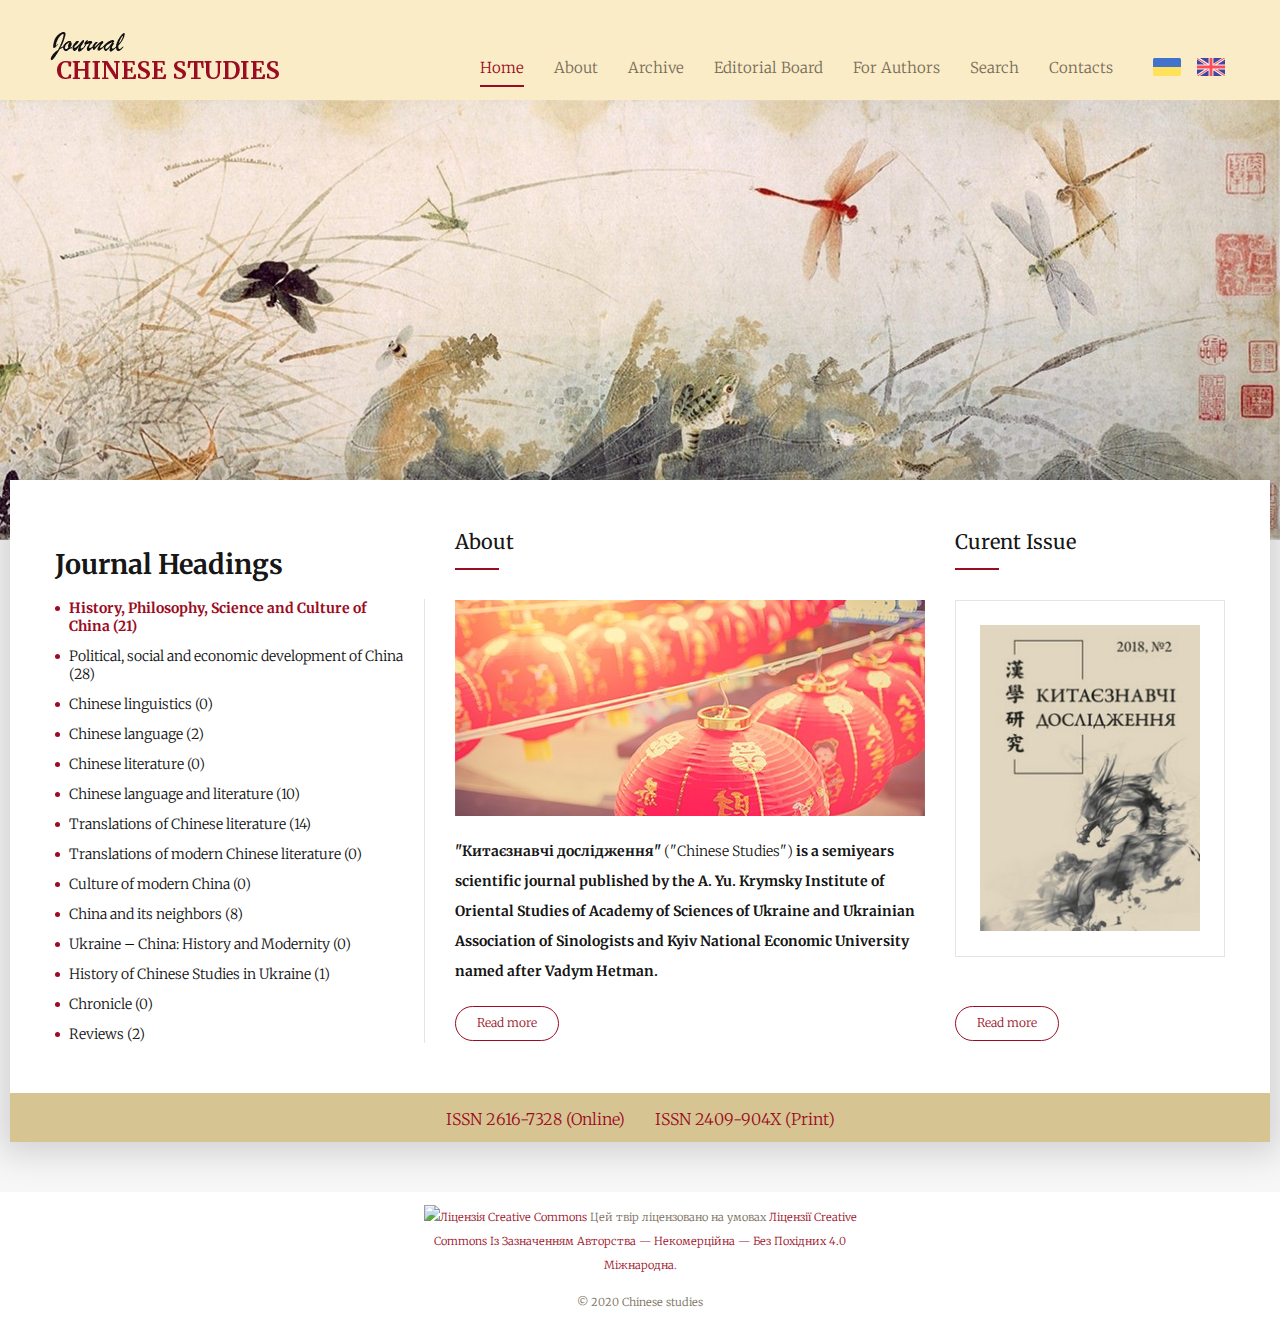
==== commit fd1b333d: "end markup and change class names of index page" ====
--- a/index.html
+++ b/index.html
@@ -120,8 +120,8 @@
       <div class="page-wrapper">
         <div class="page-content-wrapper">
           <aside class="page-sidebar page-sidebar--closed page-sidebar--nojs">
-            <header class="content__header">
-              <h2 class="content__title">Journal Headings</h2>
+            <header class="page-sidebar__header">
+              <h2 class="page-sidebar__title">Journal Headings</h2>
               <button class="list__toggle list__toggle--up" type="button"><span class="visually-hidden">Open list</span></button>
             </header>
             <ul class="headings__list">
--- a/css/style.css
+++ b/css/style.css
@@ -51,11 +51,20 @@
   background-color: #faecc7;
 }
 
-@media (min-width: 1200px) {
+@media (min-width: 830px) {
   .site-header {
     /* padding-bottom: 20px; */
   }
   
+  .site-header__wrapper {
+    width: 770px;
+    padding-left: 30px;
+    padding-right: 30px;
+    padding-bottom: 10px;
+  }
+}
+
+@media (min-width: 1200px) {
   .site-header__wrapper {
     display: flex;
     
@@ -75,7 +84,7 @@
   height: 39px;
 }
 
-@media (min-width: 1200px) {
+@media (min-width: 830px) {
   .site-header__logo {
     margin-left: -5px;
     padding-top: 32px;
@@ -153,7 +162,7 @@
   /* transition-duration: 0.5s; */
 }
 
-@media (min-width: 1200px) {
+@media (min-width: 830px) {
   .main-nav {
     display: flex;
     padding-bottom: 10px;
@@ -181,7 +190,7 @@
   display: none;
 }
 
-@media (min-width: 1200px) {
+@media (min-width: 830px) {
   .main-nav--closed .main-nav__list {
     display: flex;
   }
@@ -189,6 +198,14 @@
 
 .nav-list {
   padding-top: 30px;
+}
+
+@media (min-width: 830px) {
+  .nav-list {
+    display: flex;
+    margin-right: 30px;
+    padding-top: 20px;
+  }
 }
 
 @media (min-width: 1200px) {
@@ -240,7 +257,7 @@
   background-color: #9b0c23;
 }
 
-@media (min-width: 1200px) {
+@media (min-width: 830px) {
   .nav-list__item {
     position: relative;
     margin: 0;
@@ -369,7 +386,7 @@
   background-color: #e3d4aa;
 }
 
-@media (min-width: 1200px) {
+@media (min-width: 830px) {
   .nav-sublist2 {
     position: absolute;
     margin: 0;
@@ -378,7 +395,7 @@
     min-width: 100%;
     
     display: none;
-    box-shadow: 0 1px 5px -3px #786d59 ;
+    /* box-shadow: 0 1px 5px -3px #786d59 ; */
   }
   
   .nav-list__item .nav-sublist21__toggle,
@@ -404,7 +421,8 @@
     white-space: nowrap;
     
     /* background-color: #e9dcb9; */
-    background-color: #faecc7;
+    /* background-color: #faecc7; */
+    background-color: #eddfb7;
   }
   
   .nav-sublist2__link:hover {
@@ -434,10 +452,11 @@
   color: #786d59;
   text-decoration: none;
   
-  background-color: #faecc7;
-}
-
-@media (min-width: 1200px) {
+  /* background-color: #faecc7; */
+  background-color: #eddfb7;
+}
+
+@media (min-width: 830px) {
   .nav-sublist3 {
     position: absolute;
     top: 0;
@@ -449,7 +468,7 @@
     display: none;
     z-index: 1;
     
-    box-shadow: 1px 0px 5px -3px #786d59;
+    /* box-shadow: 1px 0px 5px -3px #786d59; */
   }
   
   .nav-sublist2__item:hover .nav-sublist3 {
@@ -469,7 +488,8 @@
     white-space: nowrap;
     
     /* background-color: #e9dcb9; */
-    background-color: #faecc7;
+    /* background-color: #faecc7; */
+    background-color: #eddfb7;
   }
   
   .nav-sublist3__item .nav-sublist3__link:hover {
@@ -490,11 +510,11 @@
   background-color: #faecc7;
 }
 
-@media (min-width: 1200px) {
+@media (min-width: 830px) {
   .lang-list  {
     display: flex;
     width: 72px;
-    padding-top: 55px;
+    padding-top: 25px;
     padding-bottom: 0;
     
     justify-content: space-between;
@@ -505,6 +525,12 @@
     padding-bottom: 20px;
 
     background-color: #faecc7;
+  }
+}
+
+@media (min-width: 1200px) {
+  .lang-list  {
+    padding-top: 55px;
   }
 }
 
@@ -525,7 +551,7 @@
   background-size: cover;
 }
 
-@media (min-width: 1200px) {
+@media (min-width: 830px) {
   .lang-list__item {
     margin: 0;
     padding: 0;
@@ -541,71 +567,91 @@
   }
 }
 
-.page-main {
+main {
   padding-bottom: 50px;
   
   background-color: #f7f7f7;
 }
 
-.page-main__header {
+.page-header {
   margin: 0 auto;
   width: 100%;
   height: 310px;
 }
 
-.start-page .page-main__header {
+.start-page .page-header {
   background: url("../img/background-chinese-studies.jpg") center no-repeat;
   background-size: cover;
   background-position: right;
   background-color: #faecc7;
 }
 
-.inner-page .page-main__header {
+.inner-page .page-header {
   background-color: #faecc7;
 }
 
-.page-main__title,
-.page-main__intro,
+@media (min-width: 830px) {
+  .page-header {
+    height: 330px;
+  }
+  
+  .start-page .page-header {
+    height: 360px;
+  }
+}
+
+@media (min-width: 1200px) {
+  .page-header {
+    height: 440px;
+  }
+  
+  .start-page .page-header {
+    height: 440px;
+  }
+}
+
+.page-header__title,
+.page-header__intro,
 .breadcrumb {
   width: 444px;
   margin: 0 auto;
   text-align: center;
 }
 
-.page-main__title {
+.page-header__title {
   padding-top: 10px;
   font-weight: 700;
   color: #111111;
   text-transform: uppercase;
 }
 
-.start-page .page-main__title {
+.start-page .page-header__title {
   font-size: 30px;
   line-height: 52px;
 }
 
-.inner-page .page-main__title {
+.inner-page .page-header__title {
   font-size: 24px;
   line-height: 36px;
 }
 
-.page-main__title span {
+.page-header__title span {
   line-height: 24px;
   font-weight: 300;
   text-transform: none;
 }
 
-.page-main__intro,
+.page-header__intro,
 .breadcrumb {
   color: #786d59;
 }
 
-.page-main__intro span,
+.page-header__intro span,
 .breadcrumb span {
   color: #111111;
 }
 
-.page-main__intro {
+.page-header__intro {
   margin-top: 15px;
   margin-bottom: 25px;
 }
@@ -621,13 +667,13 @@
   color: #786d59;
 }
 
-.page-main__header .message {
+.page-header .message {
   display: none;
   
   justify-content: center; 
 }
 
-.page-main__header .message__mark {
+.page-header .message__mark {
   padding: 0;
   
   margin: 0 8px;
@@ -638,73 +684,142 @@
   background-color: #9b0c23;
 }
 
+@media (min-width: 830px) {
+  .page-header__title,
+  .page-header__intro,
+  .breadcrumb {
+    width: 770px;
+  }
+}
+
 @media (min-width: 1200px) {
-  .page-main__header {
-    height: 440px;
-  }
-  
-  .page-main__title,
-  .page-main__intro,
+  .page-header__title,
+  .page-header__intro,
   .breadcrumb {
     width: 1170px;
   }
   
-  .start-page .page-main__title {
+  .start-page .page-header__title {
     font-size: 48px;
     line-height: 72px;
   }
   
-  .inner-page .page-main__title {
+  .inner-page .page-header__title {
     padding-top: 55px;
   }
   
-  .page-main__title br,
-  .page-main__intro br  {
+  .page-header__title br,
+  .page-header__intro br  {
     display: none;
   }
 }
 
-.page-main__wrapper {
+.page-wrapper {
   width: 444px;
   margin: 0 auto;
   
+  background-color: #ffffff;
   box-shadow: 0 3px 32px 9px rgba(0,0,0,0.15);
 }
 
-.start-page .page-main__wrapper {
+.start-page .page-wrapper {
   margin-top: -60px;
 }
 
-.inner-page .page-main__wrapper {
+.inner-page .page-wrapper {
   margin-top: -147px;
+}
+
+@media (min-width: 830px) {
+  .page-wrapper {
+    width: 830px;
+  }
+  
+  /* .start-page .page-wrapper { */
+    /* margin-top: -90px; */
+  /* } */
+  
+  .inner-page .page-wrapper {
+    margin-top: -142px;
+  }
+}
+
+@media (min-width: 1200px) {
+  .page-wrapper {
+    width: 1260px;
+  }
+  
+  .inner-page .page-wrapper {
+    margin-top: -232px;
+  }
+}
+
+@media (min-width: 1200px) {
+  .page-content-wrapper {
+    display: flex;
+    width: 1200px;
+    margin: 0 auto;
+    
+    /* flex-wrap: wrap; */
+  }
+}
+
+.page-sidebar {
+  margin-left: 38px;
+  margin-right: 38px;
+  padding-top: 20px;
+  padding-bottom: 30px;
+}
+
+@media (min-width: 830px) {
+  .page-sidebar {
+    margin-left: 0;
+    margin-right: 0;
+    padding: 0 30px;
+    padding-top: 20px;
+    padding-bottom: 50px;
+    
+    border-top: none;
+  }
+}
+
+@media (min-width: 1200px) {
+  .page-sidebar {
+    width: 370px;
+    
+    margin-top: 50px;
+    margin-bottom: 50px;
+    margin-right: 30px;
+    padding: 0;
+    padding-left: 15px;
+    
+    border-top: none;
+  }
 }
 
 .page-content {
   padding-top: 20px;
-  background-color: #ffffff;
 }
 
 .article .page-content {
   padding-top: 0;
 }
 
+@media (min-width: 830px) {
+  .page-content {
+    display: flex;
+    padding: 0 30px;
+    
+    flex-wrap: wrap;
+  }
+}
+
 @media (min-width: 1200px) {
-  .page-main__wrapper {
-    width: 1260px;
-  }
-  
-  .start-page .page-main__wrapper {
-    margin-top: -90px;
-  }
-  
-  .inner-page .page-main__wrapper {
-    margin-top: -232px;
-  }
-  
   .page-content {
-    padding: 0 30px;
-    
-    display: flex;
+    padding: 0;
+    padding-right: 15px;
+    
+    flex-wrap: nowrap;
   }
   
   .article .page-content {
@@ -718,6 +833,64 @@
   padding-bottom: 30px;
 }
 
+@media (min-width: 830px) {
+  .content__section {
+    margin-left: 0;
+    margin-right: 0;
+    padding-bottom: 50px;
+    
+    border-top: none;
+  }
+  
+  .content__wrapper::before {
+    content: "";
+    position: absolute;
+    top: 0px;
+    left: 0;
+    width: 100%;
+    height: 1px;
+    
+    background-color: #e5e4e4;
+  }
+}
+
+@media (min-width: 1200px) {
+  .content__section {
+    margin-top: 50px;
+    margin-bottom: 50px;
+    margin-left: 0;
+    margin-right: 30px;
+    padding-top: 0;
+    padding-bottom: 0;
+    
+    border-top: none;
+  }
+  
+  .content__section:first-child {
+    /* margin-left: 15px; */
+  }
+  
+  .content__section:last-child {
+    /* margin-right: 15px; */
+    margin-right: 0;
+  }
+  
+  .content__wrapper {
+    position: relative;
+  }
+  
+  .content__wrapper::before {
+    content: "";
+    position: absolute;
+    top: 0;
+    left: -30px;
+    width: 1px;
+    height: 100%;
+    
+    background-color: #e5e4e4;
+  }
+}
+
 .content__header  {
   display: block;
   margin: 0;
@@ -727,7 +900,7 @@
   border: none; 
 }
 
-.headings .content__header {
+.page-sidebar .content__header {
   display: flex;
   justify-content: space-between;
   
@@ -749,7 +922,7 @@
   line-height: 24px;
 }
 
-.headings .content__title {
+.page-sidebar .content__title {
   padding-bottom: 0;
   margin-bottom: 0;
 }
@@ -765,59 +938,37 @@
   background-color: #9b0c23;
 }
 
-.headings .content__title::before {
+.page-sidebar .content__title::before {
   display: none;
 }
 
+@media (min-width: 830px) {
+  .page-sidebar .content__header {
+    /* box-sizing: border-box; */
+    margin: 0 -15px;
+    margin-top: 0px;
+    padding: 18px 15px;
+    padding-bottom: 22px;
+    border: 2px solid #e5e4e4;
+  }
+}
+
 @media (min-width: 1200px) {
-  .content__section {
-    margin-top: 50px;
-    margin-bottom: 50px;
-    margin-right: 30px;
-    margin-left: 0;
-    padding-bottom: 0;
-    
-    border-top: none;
-  }
-  
-  .content__section:first-child {
-    margin-left: 15px;
-  }
-  
-  .content__section:last-child {
-    margin-right: 15px;
-  }
-  
-  .content__wrapper {
-    position: relative;
-  }
-  
-  .content__wrapper::before {
-    content: "";
-    position: absolute;
-    top: 0;
-    left: -30px;
-    width: 1px;
-    height: 100%;
-    
-    background-color: #e5e4e4;
-  }
-  
   .content__header,
-  .headings .content__header  {
+  .page-sidebar .content__header  {
     display: block;
     margin: 0;
     padding: 0;
     border: none;
   }
   
-  .headings .content__title {
+  .page-sidebar .content__title {
     position: relative;
     margin-bottom: 30px;
     padding-bottom: 16px;
   }
   
-  .headings .content__title::before {
+  .page-sidebar .content__title::before {
     display: block;
   }
   
@@ -826,11 +977,43 @@
   }
 }
 
+/* .list__toggle { */
+  /* position: relative; */
+  /* display: block; */
+  /* width: 18px; */
+  /* height: 18px; */
+  
+  /* border: none; */
+  /* background-color: transparent; */
+  
+  /* cursor: pointer; */
+/* } */
+
+/* .list__toggle::before { */
+  /* content: ""; */
+  /* position: absolute; */
+  /* box-sizing: border-box; */
+  /* right: 5px; */
+  /* top: 8px; */
+  /* width: 18px; */
+  /* height: 18px; */
+  
+  /* border-top: 3px solid #9b0c23; */
+  /* border-right: 3px solid #9b0c23; */
+  
+  /* transform: rotate(-45deg); */
+/* } */
+
+/* .list__toggle:hover::before { */
+  /* top: 0px; */
+  /* transform: rotate(135deg); */
+  /* transition-duration: 0.5s; */
+/* } */
+
 .list__toggle {
-  position: relative;
   display: block;
-  width: 18px;
-  height: 18px;
+  width: 25px;
+  height: 25px;
   
   border: none;
   background-color: transparent;
@@ -838,36 +1021,21 @@
   cursor: pointer;
 }
 
-.list__toggle::before {
-  content: "";
-  position: absolute;
-  box-sizing: border-box;
-  right: 5px;
-  top: 8px;
-  width: 18px;
-  height: 18px;
-  
-  border-top: 3px solid #9b0c23;
-  border-right: 3px solid #9b0c23;
-  
-  transform: rotate(-45deg);
-}
-
-.list__toggle:hover::before {
-  top: 0px;
-  transform: rotate(135deg);
-  /* transition-property: transform, top; */
-  transition-duration: 0.5s;
+.list__toggle--up {
+  background-image: url("../img/arrow-point-up.svg");
+  background-repeat: no-repeat;
+  background-position: right 0px top 50%;
+  background-size: 25px 100%;
+}
+
+.list__toggle--down {
+  background-image: url("../img/arrow-point-down.svg");
+  background-repeat: no-repeat;
+  background-position: right 0px top 50%;
+  background-size: 25px 100%;
 }
 
 @media (min-width: 1200px) {
-  .headings {
-    width: 370px;
-    margin-right: 30px;
-    
-    flex-shrink: 0;
-  }
-  
   .list__toggle {
     display: none;
   }
@@ -877,7 +1045,37 @@
   margin: 0;
   padding: 0;
   
-  list-style: none;
+  list-style: none; 
+}
+
+.page-sidebar--closed .headings__list {
+  /* display: none; */
+}
+
+@media (min-width: 830px) {
+  .headings__list {
+    position: relative;
+  }
+  
+  .start-page .headings__list::after {
+    content: "";
+    position: absolute;
+    /* left: 0; */
+    bottom: -50px;
+    width: 100%;
+    height: 1px;
+    
+    background-color: #e5e4e4;
+  }
+}
+
+@media (min-width: 1200px) {
+  .start-page .headings__list::after {
+    top: 0;
+    right: 0;
+    width: 1px;
+    height: 100%;
+  }
 }
 
 .headings__item {
@@ -891,7 +1089,6 @@
   position: absolute;
   left: 0;
   top: 10px;
-  /* top: 34px; */
   width: 5px;
   height: 5px;
   border-radius: 50%;
@@ -912,30 +1109,28 @@
   color: #9b0c23;
 }
 
-@media (min-width: 1200px) {
-  .headings__list {
-    position: relative;
-    margin: 0;
-    padding: 0;
-  }
-  
-  .start-page .headings__list::after {
-    content: "";
-    position: absolute;
-    top: 0;
-    right: 0px;
-    width: 1px;
-    height: 100%;
-    
-    background-color: #e5e4e4;
-  }
-  
+@media (min-width: 830px) {
   .headings__item {
     margin-top: 12px; 
     padding-right: 20px;
     
+    font-size: 16px;
+    line-height: 24px;
+  }
+  
+  .headings__item::before {
+    top: 10px;
+  }
+}
+
+@media (min-width: 1200px) {
+  .headings__item {
     font-size: 14px;
     line-height: 18px;
+  }
+  
+  .headings__item::before {
+    top: 7px;
   }
 }
 
@@ -963,7 +1158,7 @@
   background-color: rgba(255,0,0,0.5);
 }
 
-@media (min-width: 1200px) {
+@media (min-width: 830px) {
   .description,
   .curent-issue {
     border-top: none;
@@ -1014,7 +1209,7 @@
   color: #9b0c23;
 }
 
-@media (min-width: 1200px) {
+@media (min-width: 830px) {
   .content__link {
     padding: 4px 21px;
     padding-bottom: 5px;
@@ -1049,7 +1244,7 @@
   border: 1px solid #e5e4e4;
 }
 
-@media (min-width: 1200px) {
+@media (min-width: 830px) {
   .description__picture {
     width: 470px;
     height: 216px;
@@ -1090,7 +1285,7 @@
   color: #9b0c23;
 }
 
-@media (min-width: 1200px) {
+@media (min-width: 830px) {
   .content__field {
     margin-top: -10px;
     margin-bottom: 20px;
@@ -1166,52 +1361,67 @@
 }
 
 .defenition__data a {
+  color: #9b0c23;
+  text-decoration: none;
   word-wrap: break-word;
 }
 
-@media (min-width: 1200px) {
+.defenition__keywords {
+  color: #9b0c23;
+}
+
+@media (min-width: 830px) {
   .defenition__list .defenition__abstract {
     display: flex;
     padding-left: 0;
     padding-right: 0;
   }
 
+  .defenition__term {
+    margin-right: 15px;
+    padding-left: 15px;
+    padding-right: 0;
+    width: 160px;
+  }
+
+  .defenition__abstract .defenition__term {
+    font-weight: 300;
+    padding-left: 15px;
+  }
+  
+  .defenition__data {
+    width: 560px;
+    padding-left: 0;
+    padding-right: 15px;
+  }
+  
+  .defenition__abstract .defenition__data {
+    padding-left: 0;
+    padding-right: 13px;
+  }
+}
+
+@media (min-width: 1200px) {
   .defenition__term {
     margin-right: 30px;
     padding-left: 13px;
     padding-right: 0;
     width: 157px;
   }
-
+  
   .defenition__abstract .defenition__term {
-    font-weight: 300;
     padding-left: 13px;
   }
   
   .defenition__data {
     width: 670px;
     padding-left: 0;
-    padding-right: 0;
     padding-right: 300px;
   }
   
   .defenition__abstract .defenition__data {
     padding-left: 0;
     padding-right: 300px;
-  }
-}
-
-.defenition__data a {
-  color: #9b0c23;
-  text-decoration: none;
-}
-
-.defenition__keywords {
-  color: #9b0c23;
-}
-
-@media (min-width: 1200px) {
-  .defenition__abstract {
   }
 }
 
@@ -1224,7 +1434,7 @@
   line-height: 24px;
 }
 
-@media (min-width: 1200px) {
+@media (min-width: 830px) {
   .references__caption {
     font-size: 14px;
   }
@@ -1263,6 +1473,13 @@
 
 .article .content__section {
   padding-bottom: 50px;
+}
+
+@media (min-width: 830px) {
+  .article .content__section {
+    margin: 0;
+    padding-top: 0;
+   }
 }
 
 @media (min-width: 1200px) {
@@ -1278,55 +1495,15 @@
   padding-bottom: 50px;
 }
 
-.contacts__content {
-  font-size: 16px;
-  font-weight: 300;
-  line-height: 30px;
-}
-
-.contacts__info {
-  margin: 0;
-  padding: 25px 0;
-  
-  box-shadow: 0 -1px 0 0 #e5e4e4;
-}
-
-.contacts__info b {
-  font-size: 18px;
-  font-weight: 700;
-}
-
-.contacts__link {
-  text-decoration: none;
-  color: #9b0c23;
-}
-
-.contacts__map {
-  margin: 0;
-  padding: 10px;
-  box-sizing: border-box;
-  width: 368px;
-  height: 405px;
-  
-  border: 1px solid #e5e4e4;
-}
-
-.contacts__map .iframe {
-  width: 348px;
-  height: 385px;
-  
-  background: url("../img/map.jpg") right no-repeat;
-  background-size: cover;
-  overflow: hibben;  
+@media (min-width: 830px) {
+  .headings__section,
+  .search__section {
+    position: relative;
+    /* padding-bottom: 0; */
+  }
 }
 
 @media (min-width: 1200px) {
-  /* .contacts-page .headings__list::after, */
-  /* .contacts-page .headings__list::after, */
-  /* .search-page .headings__list::after { */
-    /* display: none; */
-  /* } */
-  
   .contacts__section,
   .headings__section,
   .search__section {
@@ -1334,12 +1511,82 @@
     margin-top: 115px;
     padding-bottom: 0;
   }
-  
+}
+
+.contacts__content {
+  font-size: 16px;
+  font-weight: 300;
+  line-height: 30px;
+}
+
+.contacts__info {
+  margin: 0;
+  padding: 25px 0;
+  
+  box-shadow: 0 -1px 0 0 #e5e4e4;
+}
+
+.contacts__info b {
+  font-size: 18px;
+  font-weight: 700;
+}
+
+.contacts__link {
+  text-decoration: none;
+  color: #9b0c23;
+}
+
+.contacts__map {
+  margin: 0;
+  padding: 10px;
+  box-sizing: border-box;
+  width: 368px;
+  height: 405px;
+  
+  border: 1px solid #e5e4e4;
+}
+
+.contacts__map .iframe {
+  width: 348px;
+  height: 385px;
+  
+  background: url("../img/map.jpg") right no-repeat;
+  background-size: cover;
+  overflow: hibben;  
+}
+
+@media (min-width: 830px) {
   .contacts__content {
     font-size: 14px;
     line-height: 30px;
   }
   
+  .contacts__info {
+    margin: 0;
+    padding: 15px 0;
+  }
+  
+  .contacts__info .inline-nobr {
+    display: none;
+  }
+  
+  .contacts__info b {
+    font-size: 16px;
+  }
+  
+  .contacts__map {
+    width: 100%;
+    width: 770px;
+    height: 405px;
+  }
+  
+  .contacts__map iframe {
+    width: 750px;
+    height: 385px;
+  }
+}
+
+@media (min-width: 1200px) {
   .contacts__content::before {
     content: "";
     position: absolute;
@@ -1351,34 +1598,10 @@
     background-color: #e5e4e4;
   }
   
-  .contacts__info {
-    margin: 0;
-    padding: 15px 0;
-  }
-  
-  .contacts__info .inline-nobr {
-    display: none;
-  }
-  
   .contacts__info:first-child {
     padding-top: 0;
     box-shadow: none;
   }
-  
-  .contacts__info b {
-    font-size: 16px;
-  }
-  
-  .contacts__map {
-    width: 100%;
-    width: 770px;
-    height: 405px;
-  }
-  
-  .contacts__map iframe {
-    width: 750px;
-    height: 385px;
-  }
 }
 
 .headings__content {
@@ -1416,6 +1639,20 @@
   
   font-style: normal;
   color: #a94345;
+}
+
+@media (min-width: 830px) {
+  /* .headings__section { */
+    /* flex-shrink: 1; */
+  /* } */
+  
+  .headings__content:first-child {
+    box-shadow: none;
+  }
+  
+  .headings__info {
+    font-size: 12px;
+  }
 }
 
 @media (min-width: 1200px) {
@@ -1475,9 +1712,11 @@
 
 .pagination__link--arrow {
   display: block;
-  margin: 5px 0;
   width: 30px;
-  height: 15px;
+  height: 25px;
+  
+  /* border-radius: 25%; */
+  /* background-color: #f5f5f5; */
 }
 
 .pagination__arrow {
@@ -1487,6 +1726,7 @@
 }
 
 .pagination__arrow {
+  padding: 5px 0;
   fill: #111111;
 }
 
@@ -1494,26 +1734,41 @@
   fill: #9b0c23;
 }
 
-@keyframes shake {
-  0%, 100% {transform: translateX(0); }
-  10%, 30%, 50%, 70%, 90% {transform: translateX(-3px); }
-  20%, 40%, 60%, 80% {transform: translateX(3px) ;}
-}
-
-.pagination__arrow--active:hover {
-  animation-name: shake;
-  animation-duration: 0.6s;
-}
+/* @keyframes shake { */
+  /* 0%, 100% {transform: translateX(0); } */
+  /* 10%, 30%, 50%, 70%, 90% {transform: translateX(-3px); } */
+  /* 20%, 40%, 60%, 80% {transform: translateX(3px) ;} */
+/* } */
+
+/* .pagination__arrow--active:hover { */
+  /* animation-name: shake; */
+  /* animation-duration: 0.6s; */
+/* } */
 
 .search__content {
+  padding-top: 30px;
+  
+  box-shadow: 0 -1px 0 0 #e5e4e4;
+}
+
+@media (min-width: 830px) {
+  .search__content {
+    box-shadow: none;
+  }
+}
+
+@media (min-width: 1200px) {
+  .search__content {
+    padding-top: 0;
+  }
+}
+
+.search__query {
   margin: 0;
   margin-bottom: 30px;
   padding: 0;
-  padding-top: 30px;
   
   border: none;
-  
-  box-shadow: 0 -1px 0 0 #e5e4e4;
 }
 
 .search__form {
@@ -1568,8 +1823,8 @@
   cursor: pointer;
 }
 
-@media (min-width: 1200px) {
-  .search__content {
+@media (min-width: 830px) {
+  .search__query {
     width: 370px;
     padding-top: 0;
     
@@ -1650,7 +1905,7 @@
   cursor: pointer;
 }
 
-@media (min-width: 1200px) {
+@media (min-width: 830px) {
   .content__button {
     width: 130px;
     height: 35px;
@@ -1694,7 +1949,7 @@
   
 }
 
-@media (min-width: 1200px) {
+@media (min-width: 830px) {
   .search__message {
     margin-bottom: 20px;
     
@@ -1806,7 +2061,7 @@
   font-weight: 700;
 }
 
-@media (min-width: 1200px) {
+@media (min-width: 830px) {
   .selection__list {
     margin-bottom: 15px;
     
@@ -1911,7 +2166,7 @@
   border: 1px solid #e5e4e4;
 }
 
-@media (min-width: 1200px) {
+@media (min-width: 830px) {
   .content__link--direct {
     width: auto;
     padding-left: 14px;
@@ -1939,7 +2194,7 @@
   }
 }
 
-@media (min-width: 1200px) {
+@media (min-width: 830px) {
   .search__selection {
     display: flex;
     width: 100%;
@@ -1988,7 +2243,7 @@
   color: #9b0c23;
 }
 
-@media (min-width: 1200px) {
+@media (min-width: 830px) {
   .alphabet {
     box-shadow: none;
   }
@@ -2024,7 +2279,7 @@
   background-color: #e5e4e4;
 }
 
-@media (min-width: 1200px) {
+@media (min-width: 830px) {
   .result__header {
     margin-top: 0;
   }
@@ -2055,7 +2310,7 @@
   text-decoration: none;
 }
 
-@media (min-width: 1200px) {
+@media (min-width: 830px) {
   .biblio__entry {
     line-height: 18px;
     font-size: 14px;
@@ -2067,7 +2322,7 @@
   box-shadow: 0 1px 0 0 #e5e4e4;
 }
 
-@media (min-width: 1200px) {
+@media (min-width: 830px) {
   .search__result {
     padding-bottom: 0;
   }
@@ -2097,9 +2352,9 @@
   color: #9b0c23;
 }
 
-@media (min-width: 1200px) {
+@media (min-width: 830px) {
   .page-footer {
-    width: 1200px;
+    width: 770px;
     padding: 0 30px;
   }
   
@@ -2114,6 +2369,12 @@
   }
 }
 
+@media (min-width: 1200px) {
+  .page-footer {
+    width: 1200px;
+  }
+}
+
 .site-footer {
   width: auto;
   margin: 0;
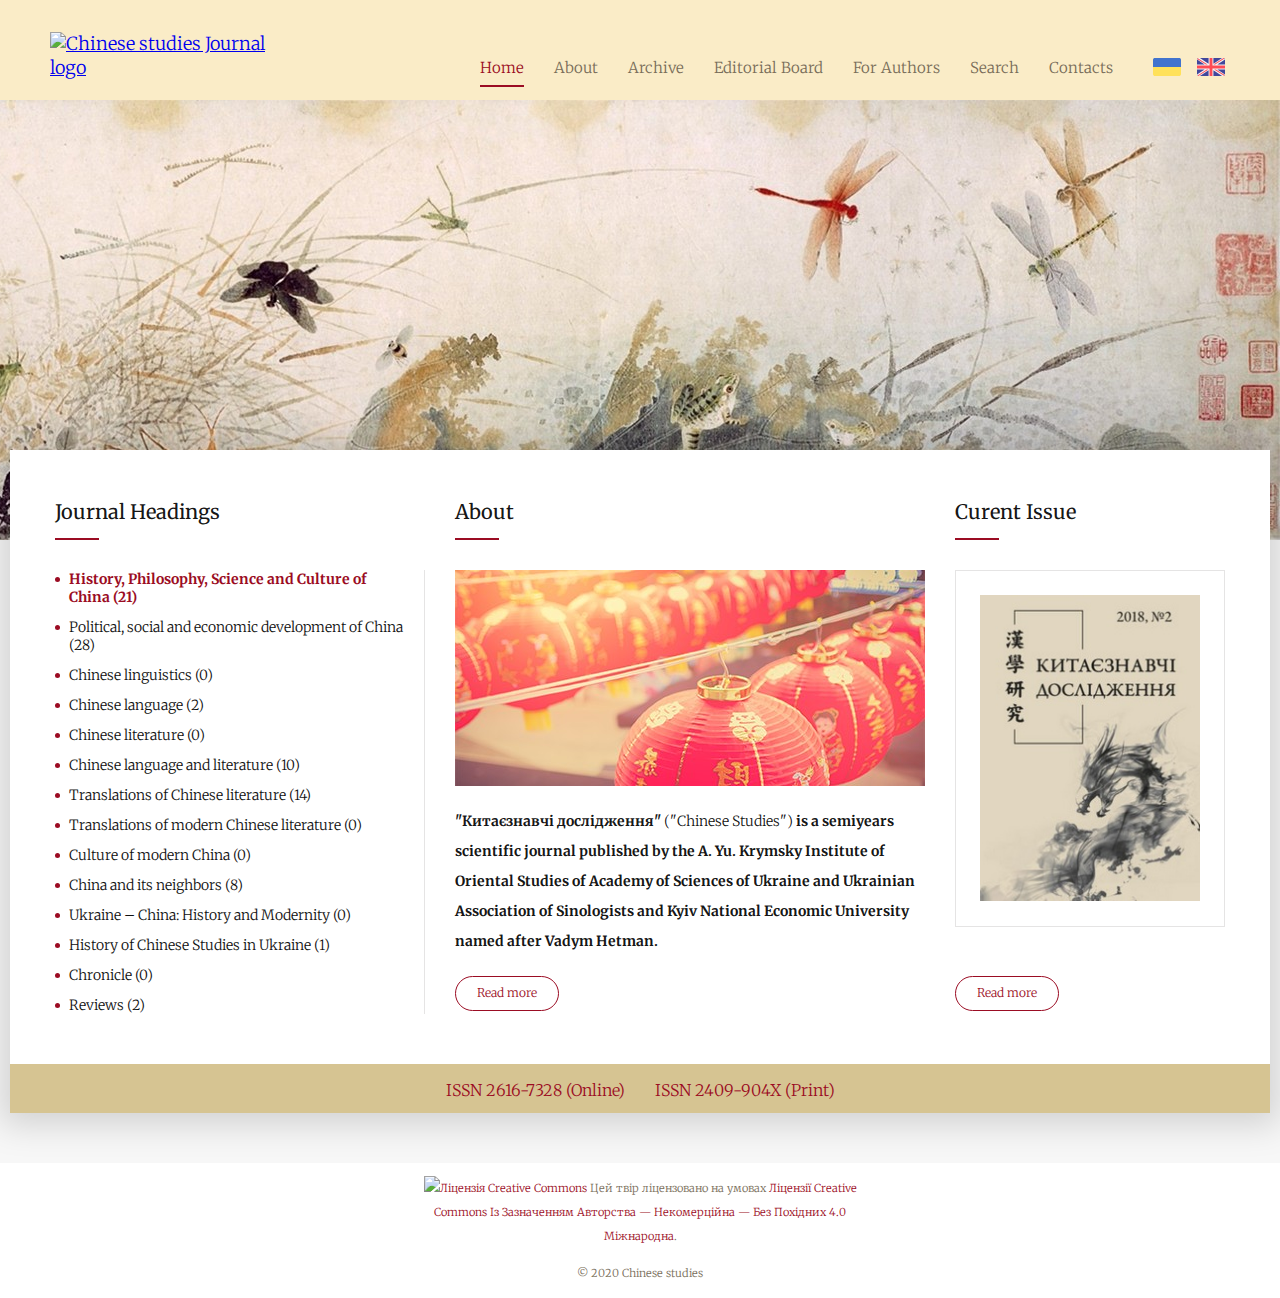
==== commit 9dd45a8c: "add svg logo images in index page" ====
--- a/index.html
+++ b/index.html
@@ -15,9 +15,7 @@
       <div class="site-header__wrapper">
         <a class="site-header__logo" href="#">
           <picture>
-            <source media="(min-width: 1200px)" srcset="img/logo-desktop.png">
-            <source media="(min-width: 830px)" srcset="img/logo-desktop.png">
-            <img class="site-header__logo-image" src="img/logo-mobile.png" width="176" height="39" alt="Chinese studies Journal logo">
+            <img class="site-header__logo-image" src="img/chinese-studies-journal-logo.svg" width="176" height="36" alt="Chinese studies Journal logo">
           </picture>
         </a>
         <nav class="main-nav main-nav--closed main-nav--nojs">
@@ -102,10 +100,10 @@
             </ul>
             <ul class="main-nav__list lang-list">
               <li class="lang-list__item">
-                <a class="lang-list__link--ua" href="ua.html"><span class="visually-hidden">UA</span></a>
+                <a class="lang-list__link lang-list__link--ua" href="ua.html"><span class="visually-hidden">UA</span></a>
               </li>
               <li class="lang-list__item">
-                <a class=" lang-list__link--en" href="ua.html"><span class="visually-hidden">EN</span></a>
+                <a class="lang-list__link lang-list__link--en" href="ua.html"><span class="visually-hidden">EN</span></a>
               </li>
             </ul>
           </div>
@@ -122,7 +120,7 @@
           <aside class="page-sidebar page-sidebar--closed page-sidebar--nojs">
             <header class="page-sidebar__header">
               <h2 class="page-sidebar__title">Journal Headings</h2>
-              <button class="list__toggle list__toggle--up" type="button"><span class="visually-hidden">Open list</span></button>
+              <button class="list__toggle" type="button"><span class="visually-hidden">Open list</span></button>
             </header>
             <ul class="headings__list">
               <li class="headings__item">
--- a/css/style.css
+++ b/css/style.css
@@ -735,9 +735,9 @@
     width: 830px;
   }
   
-  /* .start-page .page-wrapper { */
-    /* margin-top: -90px; */
-  /* } */
+  .start-page .page-wrapper {
+    margin-top: -60px;
+  }
   
   .inner-page .page-wrapper {
     margin-top: -142px;
@@ -747,6 +747,10 @@
 @media (min-width: 1200px) {
   .page-wrapper {
     width: 1260px;
+  }
+  
+  .start-page .page-wrapper {
+    margin-top: -90px;
   }
   
   .inner-page .page-wrapper {
@@ -768,7 +772,7 @@
   margin-left: 38px;
   margin-right: 38px;
   padding-top: 20px;
-  padding-bottom: 30px;
+  padding-bottom: 25px;
 }
 
 @media (min-width: 830px) {
@@ -777,9 +781,16 @@
     margin-right: 0;
     padding: 0 30px;
     padding-top: 20px;
-    padding-bottom: 50px;
-    
-    border-top: none;
+    /* padding-bottom: 50px; */
+    padding-bottom: 25px;
+    
+    /* border-top: none; */
+  }
+}
+
+@media (max-width: 1199px) {
+  .page-sidebar--closed {
+    padding-bottom: 0;
   }
 }
 
@@ -797,8 +808,197 @@
   }
 }
 
+.page-sidebar__header {
+  display: flex;
+  justify-content: space-between;
+  
+  margin: 0 -18px;
+  margin-top: 0px;
+  padding: 18px 18px;
+  padding-bottom: 22px;
+  border: 2px solid #e5e4e4;
+}
+
+.page-sidebar__title {
+  position: relative;
+  margin: 0;
+  padding-bottom: 0;
+  margin-bottom: 0;
+  
+  font-weight: normal;
+  font-size: 20px;
+  line-height: 24px;
+}
+
+@media (min-width: 830px) {
+  .page-sidebar__header {
+    margin: 0 -10px;
+    margin-bottom: 30px;
+    padding: 18px 13px;
+    padding-bottom: 22px;
+    border: 2px solid #e5e4e4;
+  }
+}
+
+@media (min-width: 1200px) {
+  .page-sidebar__header {
+    display: block;
+    margin: 0;
+    padding: 0;
+    border: none;
+  }
+  
+  .page-sidebar__title {
+    position: relative;
+    margin-bottom: 30px;
+    padding-bottom: 16px;
+  }
+  
+  .page-sidebar__title::before {
+    content: "";
+    position: absolute;
+    left: 0;
+    bottom: 0;
+    width: 44px;
+    height: 2px;
+    
+    background-color: #9b0c23;
+  }
+}
+
+.list__toggle {
+  display: block;
+  width: 25px;
+  height: 25px;
+  
+  border: none;
+  background-color: transparent;
+  
+  cursor: pointer;
+}
+
+.page-sidebar--opened .list__toggle {
+  background-image: url("../img/arrow-point-up.svg");
+  background-repeat: no-repeat;
+  background-position: right 0px top 50%;
+  background-size: 25px 100%;
+}
+
+.page-sidebar--closed .list__toggle {
+  background-image: url("../img/arrow-point-down.svg");
+  background-repeat: no-repeat;
+  background-position: right 0px top 50%;
+  background-size: 25px 100%;
+}
+
+@media (min-width: 1200px) {
+  .list__toggle {
+    display: none;
+  }
+}
+
+.headings__list {
+  margin: 0;
+  padding: 0;
+  
+  list-style: none; 
+}
+
+@media (min-width: 830px) {
+  .headings__list {
+    padding-bottom: 20px;
+    position: relative;
+  }
+  
+  .start-page .headings__list::after {
+    content: "";
+    position: absolute;
+    right: 0;
+    bottom: 0;
+    width: 100%;
+    height: 1px;
+    
+    background-color: #e5e4e4;
+  }
+}
+
+@media (max-width: 1199px) {
+  .page-sidebar--closed .headings__list {
+    display: none;
+  }
+}
+
+@media (min-width: 1200px) {
+  .headings__list {
+    padding-bottom: 0;
+  }
+  
+  .start-page .headings__list::after {
+    top: 0;
+    right: 0;
+    width: 1px;
+    height: 100%;
+  }
+}
+
+.headings__item {
+  position: relative;
+  margin-top: 24px; 
+  padding-left: 14px;
+}
+
+.headings__item::before {
+  content: "";
+  position: absolute;
+  left: 0;
+  top: 10px;
+  width: 5px;
+  height: 5px;
+  border-radius: 50%;
+  
+  background-color: #9b0c23;
+}
+
+.headings__item:first-child {
+  font-weight: bold;
+}
+
+.headings__item a {
+  text-decoration: none;
+  color: #111111;
+}
+
+.headings__item:first-child a {
+  color: #9b0c23;
+}
+
+@media (min-width: 830px) {
+  .headings__item {
+    margin-top: 12px; 
+    padding-right: 20px;
+    
+    font-size: 16px;
+    line-height: 24px;
+  }
+  
+  .headings__item::before {
+    top: 10px;
+  }
+}
+
+@media (min-width: 1200px) {
+  .headings__item {
+    font-size: 14px;
+    line-height: 18px;
+  }
+  
+  .headings__item::before {
+    top: 7px;
+  }
+}
+
 .page-content {
-  padding-top: 20px;
+  /* padding-top: 20px; */
 }
 
 .article .page-content {
@@ -842,16 +1042,16 @@
     border-top: none;
   }
   
-  .content__wrapper::before {
-    content: "";
-    position: absolute;
-    top: 0px;
-    left: 0;
-    width: 100%;
-    height: 1px;
-    
-    background-color: #e5e4e4;
-  }
+  /* .content__wrapper::before { */
+    /* content: ""; */
+    /* position: absolute; */
+    /* top: 0px; */
+    /* left: 0; */
+    /* width: 100%; */
+    /* height: 1px; */
+    
+    /* background-color: #e5e4e4; */
+  /* } */
 }
 
 @media (min-width: 1200px) {
@@ -900,31 +1100,15 @@
   border: none; 
 }
 
-.page-sidebar .content__header {
-  display: flex;
-  justify-content: space-between;
-  
-  margin: 0 -18px;
-  margin-top: 0px;
-  padding: 18px 18px;
-  padding-bottom: 22px;
-  border: 2px solid #e5e4e4;
-}
-
 .content__title {
   position: relative;
   margin: 0;
-  margin-bottom: 20px;
+  margin-bottom: 30px;
   padding-bottom: 16px;
   
   font-weight: normal;
   font-size: 20px;
   line-height: 24px;
-}
-
-.page-sidebar .content__title {
-  padding-bottom: 0;
-  margin-bottom: 0;
 }
 
 .content__title::before {
@@ -938,205 +1122,32 @@
   background-color: #9b0c23;
 }
 
-.page-sidebar .content__title::before {
-  display: none;
-}
-
-@media (min-width: 830px) {
-  .page-sidebar .content__header {
-    /* box-sizing: border-box; */
-    margin: 0 -15px;
-    margin-top: 0px;
-    padding: 18px 15px;
-    padding-bottom: 22px;
-    border: 2px solid #e5e4e4;
+@media (min-width: 830px) {
+  .content__header  {
+    padding-top: 0;
+  }
+  
+  /* .page-sidebar__title::before { */
+    /* display: none; */
   }
 }
 
 @media (min-width: 1200px) {
-  .content__header,
-  .page-sidebar .content__header  {
+  .content__header {
     display: block;
     margin: 0;
     padding: 0;
     border: none;
   }
   
-  .page-sidebar .content__title {
-    position: relative;
-    margin-bottom: 30px;
-    padding-bottom: 16px;
-  }
-  
-  .page-sidebar .content__title::before {
-    display: block;
-  }
-  
   .content__title {
     margin-bottom: 30px;
   }
 }
 
-/* .list__toggle { */
-  /* position: relative; */
-  /* display: block; */
-  /* width: 18px; */
-  /* height: 18px; */
-  
-  /* border: none; */
-  /* background-color: transparent; */
-  
-  /* cursor: pointer; */
-/* } */
-
-/* .list__toggle::before { */
-  /* content: ""; */
-  /* position: absolute; */
-  /* box-sizing: border-box; */
-  /* right: 5px; */
-  /* top: 8px; */
-  /* width: 18px; */
-  /* height: 18px; */
-  
-  /* border-top: 3px solid #9b0c23; */
-  /* border-right: 3px solid #9b0c23; */
-  
-  /* transform: rotate(-45deg); */
-/* } */
-
-/* .list__toggle:hover::before { */
-  /* top: 0px; */
-  /* transform: rotate(135deg); */
-  /* transition-duration: 0.5s; */
-/* } */
-
-.list__toggle {
-  display: block;
-  width: 25px;
-  height: 25px;
-  
-  border: none;
-  background-color: transparent;
-  
-  cursor: pointer;
-}
-
-.list__toggle--up {
-  background-image: url("../img/arrow-point-up.svg");
-  background-repeat: no-repeat;
-  background-position: right 0px top 50%;
-  background-size: 25px 100%;
-}
-
-.list__toggle--down {
-  background-image: url("../img/arrow-point-down.svg");
-  background-repeat: no-repeat;
-  background-position: right 0px top 50%;
-  background-size: 25px 100%;
-}
-
-@media (min-width: 1200px) {
-  .list__toggle {
-    display: none;
-  }
-}
-
-.headings__list {
-  margin: 0;
-  padding: 0;
-  
-  list-style: none; 
-}
-
-.page-sidebar--closed .headings__list {
-  /* display: none; */
-}
-
-@media (min-width: 830px) {
-  .headings__list {
-    position: relative;
-  }
-  
-  .start-page .headings__list::after {
-    content: "";
-    position: absolute;
-    /* left: 0; */
-    bottom: -50px;
-    width: 100%;
-    height: 1px;
-    
-    background-color: #e5e4e4;
-  }
-}
-
-@media (min-width: 1200px) {
-  .start-page .headings__list::after {
-    top: 0;
-    right: 0;
-    width: 1px;
-    height: 100%;
-  }
-}
-
-.headings__item {
-  position: relative;
-  margin-top: 24px; 
-  padding-left: 14px;
-}
-
-.headings__item::before {
-  content: "";
-  position: absolute;
-  left: 0;
-  top: 10px;
-  width: 5px;
-  height: 5px;
-  border-radius: 50%;
-  
-  background-color: #9b0c23;
-}
-
-.headings__item:first-child {
-  font-weight: bold;
-}
-
-.headings__item a {
-  text-decoration: none;
-  color: #111111;
-}
-
-.headings__item:first-child a {
-  color: #9b0c23;
-}
-
-@media (min-width: 830px) {
-  .headings__item {
-    margin-top: 12px; 
-    padding-right: 20px;
-    
-    font-size: 16px;
-    line-height: 24px;
-  }
-  
-  .headings__item::before {
-    top: 10px;
-  }
-}
-
-@media (min-width: 1200px) {
-  .headings__item {
-    font-size: 14px;
-    line-height: 18px;
-  }
-  
-  .headings__item::before {
-    top: 7px;
-  }
-}
-
 .description,
 .curent-issue {
-  border-top: 1px solid #e5e4e4;
+  box-shadow: 0 -1px 0 0 #e5e4e4;
 }
 
 .description__content {
@@ -1161,7 +1172,7 @@
 @media (min-width: 830px) {
   .description,
   .curent-issue {
-    border-top: none;
+   box-shadow: none;
   }
   
   .description {
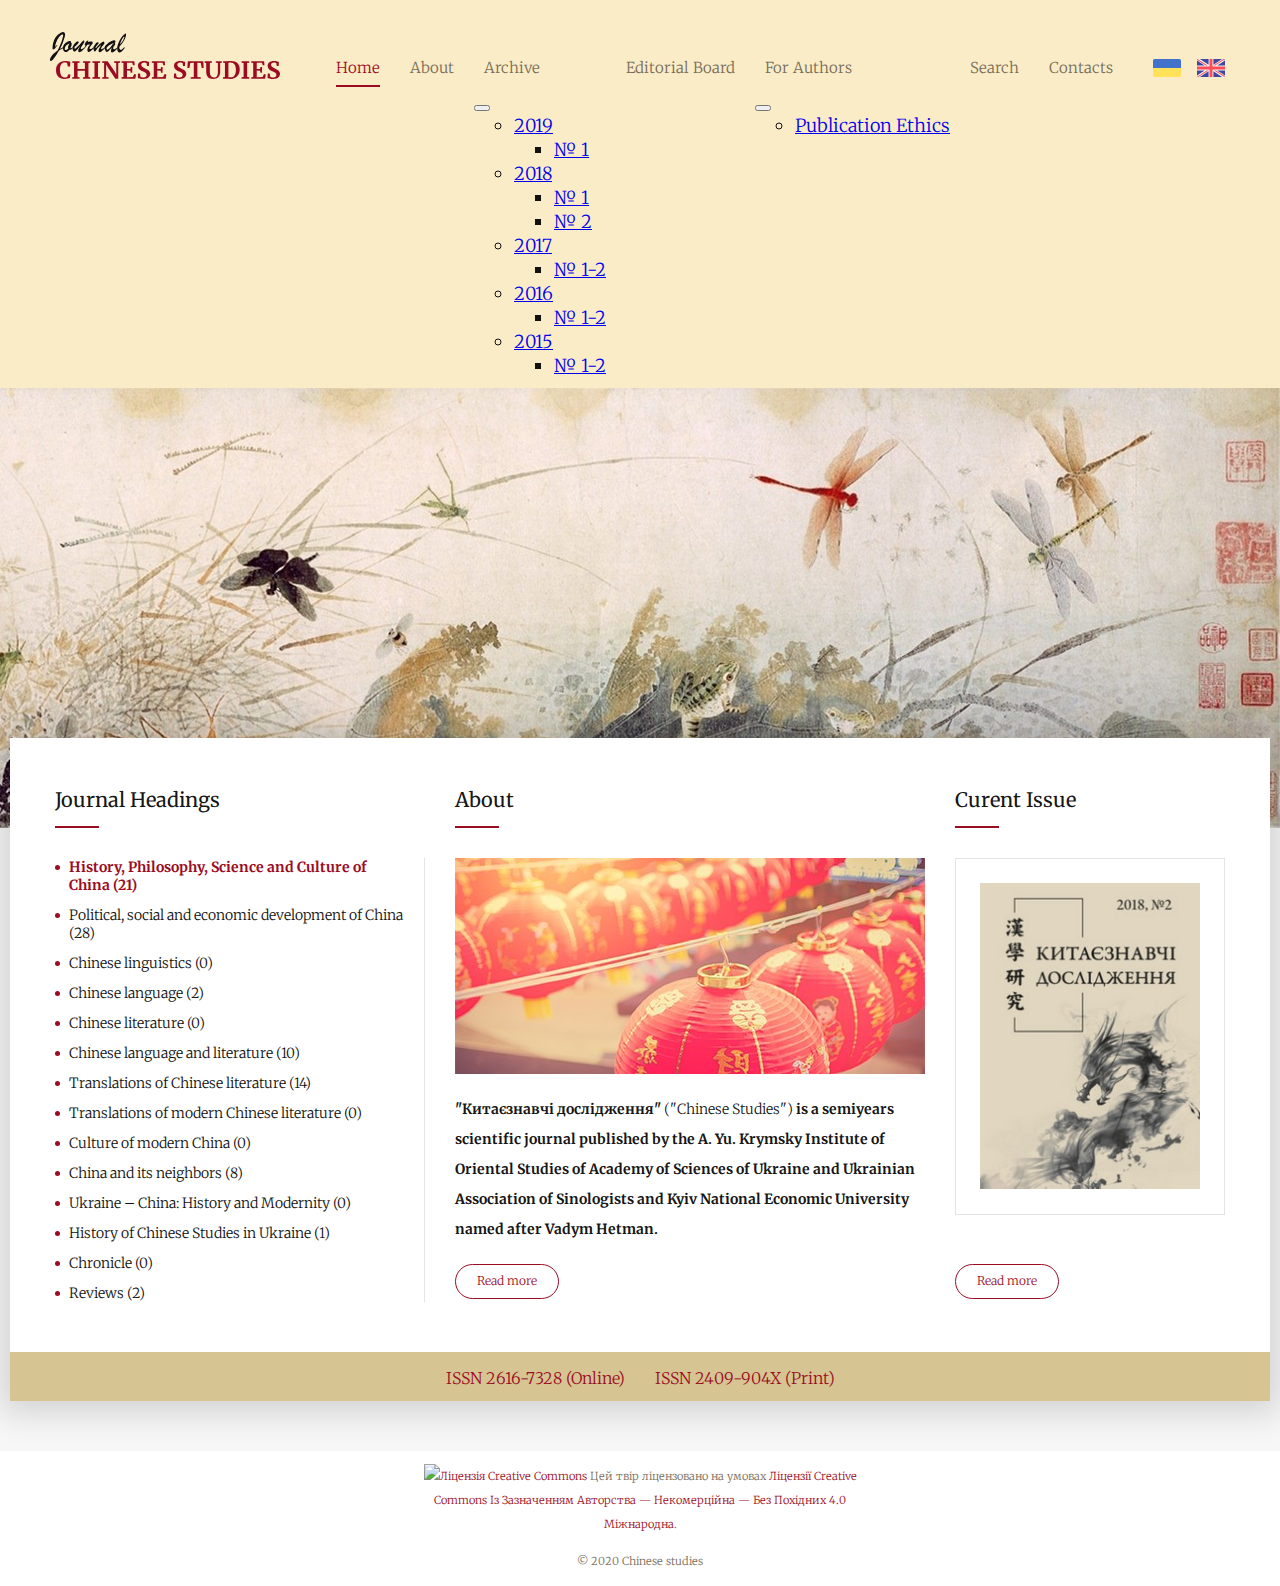
==== commit c504a64c: "change classnames of main navigation list index" ====
--- a/index.html
+++ b/index.html
@@ -29,51 +29,51 @@
                 <!-- <a class="nav-list__link" href="about.html">About</a> -->
                 <a class="nav-list__link" href="article.html">About</a>
               </li>
-              <li class="nav-list__item item-sublist21 nav-sublist21--closed">
+              <li class="nav-list__item sublist-arhive sublist-arhive--closed">
                 <!-- <a class="nav-list__link" href="archive.html">Archive</a> -->
                 <a class="nav-list__link" href="headings.html">Archive</a>
-                <button class="nav-sublist21__toggle"><span class="visually-hidden">Open submenu</span></button>
-                <ul class="nav-sublist2">
-                  <li class="nav-sublist2__item">
-                    <a class="nav-sublist2__link" href="#">2019</a>
-                    <ul class="nav-sublist3">
-                      <li class="nav-sublist3__item">
-                        <a class="nav-sublist3__link" href="#">№ 1</a>
-                      </li>
-                    </ul>
-                  </li>
-                  <li class="nav-sublist2__item">
-                    <a class="nav-sublist2__link" href="#">2018</a>
-                    <ul class="nav-sublist3">
-                      <li class="nav-sublist3__item">
-                        <a class="nav-sublist3__link" href="#">№ 1</a>
-                      </li>
-                      <li class="nav-sublist3__item">
-                        <a class="nav-sublist3__link" href="#">№ 2</a>
-                      </li>
-                    </ul>
-                  </li>
-                  <li class="nav-sublist2__item">
-                    <a class="nav-sublist2__link" href="#">2017</a>
-                    <ul class="nav-sublist3">
-                      <li class="nav-sublist3__item">
-                        <a class="nav-sublist3__link" href="#">№ 1-2</a>
-                      </li>
-                    </ul>
-                  </li>
-                  <li class="nav-sublist2__item">
-                    <a class="nav-sublist2__link" href="#">2016</a>
-                    <ul class="nav-sublist3">
-                      <li class="nav-sublist3__item">
-                        <a class="nav-sublist3__link" href="#">№ 1-2</a>
-                      </li>
-                    </ul>
-                  </li>
-                  <li class="nav-sublist2__item">
-                    <a class="nav-sublist2__link" href="#">2015</a>
-                    <ul class="nav-sublist3">
-                      <li class="nav-sublist3__item">
-                        <a class="nav-sublist3__link" href="#">№ 1-2</a>
+                <button class="sublist-arhive__toggle"><span class="visually-hidden">Open submenu</span></button>
+                <ul class="nav-sublist">
+                  <li class="nav-sublist__item">
+                    <a class="nav-sublist__link" href="#">2019</a>
+                    <ul class="nav-subsublist">
+                      <li class="nav-subsublist__item">
+                        <a class="nav-subsublist__link" href="#">№ 1</a>
+                      </li>
+                    </ul>
+                  </li>
+                  <li class="nav-sublist__item">
+                    <a class="nav-sublist__link" href="#">2018</a>
+                    <ul class="nav-subsublist">
+                      <li class="nav-subsublist__item">
+                        <a class="nav-subsublist__link" href="#">№ 1</a>
+                      </li>
+                      <li class="nav-subsublist__item">
+                        <a class="nav-subsublist__link" href="#">№ 2</a>
+                      </li>
+                    </ul>
+                  </li>
+                  <li class="nav-sublist__item">
+                    <a class="nav-sublist__link" href="#">2017</a>
+                    <ul class="nav-subsublist">
+                      <li class="nav-subsublist__item">
+                        <a class="nav-subsublist__link" href="#">№ 1-2</a>
+                      </li>
+                    </ul>
+                  </li>
+                  <li class="nav-sublist__item">
+                    <a class="nav-sublist__link" href="#">2016</a>
+                    <ul class="nav-subsublist">
+                      <li class="nav-subsublist__item">
+                        <a class="nav-subsublist__link" href="#">№ 1-2</a>
+                      </li>
+                    </ul>
+                  </li>
+                  <li class="nav-sublist__item">
+                    <a class="nav-sublist__link" href="#">2015</a>
+                    <ul class="nav-subsublist">
+                      <li class="nav-subsublist__item">
+                        <a class="nav-subsublist__link" href="#">№ 1-2</a>
                       </li>
                     </ul>
                   </li>
@@ -82,12 +82,12 @@
               <li class="nav-list__item">
                 <a class="nav-list__link" href="#">Editorial Board</a>
               </li>
-              <li class="nav-list__item item-sublist22 nav-sublist22--closed">
+              <li class="nav-list__item sublist-forauthors sublist-forauthors--closed">
                 <a class="nav-list__link" href="#">For Authors</a>
-                <button class="nav-sublist22__toggle"><span class="visually-hidden">Open submenu</span></button>
-                <ul class="nav-sublist2">
-                  <li class="nav-sublist2__item">
-                    <a class="nav-sublist2__link" href="#">Publication Ethics</a>
+                <button class="sublist-forauthors__toggle"><span class="visually-hidden">Open submenu</span></button>
+                <ul class="nav-sublist">
+                  <li class="nav-sublist__item">
+                    <a class="nav-sublist__link" href="#">Publication Ethics</a>
                   </li>
                 </ul>
               </li>
--- a/css/style.css
+++ b/css/style.css
@@ -60,6 +60,7 @@
     width: 770px;
     padding-left: 30px;
     padding-right: 30px;
+    /* padding-bottom: 10px; */
     padding-bottom: 10px;
   }
 }
@@ -81,7 +82,7 @@
   display: block;
   padding-top: 31px;
   width: 176px;
-  height: 39px;
+  height: 36px;
 }
 
 @media (min-width: 830px) {
@@ -89,12 +90,12 @@
     margin-left: -5px;
     padding-top: 32px;
     width: 230px;
-    height: 48px;
+    height: 47px;
   }
   
   .site-header__logo-image {
     width: 230px;
-    height: 48px;
+    height: 47px;
   }
 }
 
@@ -204,7 +205,7 @@
   .nav-list {
     display: flex;
     margin-right: 30px;
-    padding-top: 20px;
+    padding-top: 10px;
   }
 }
 
@@ -314,29 +315,47 @@
 
 .nav-sublist21__toggle::before,
 .nav-sublist22__toggle::before {
-  content: "";
-  position: absolute;
-  box-sizing: border-box;
-  width: 18px;
-  height: 18px;
-  border-bottom: 3px solid #9b0c23;
-  border-left: 3px solid #9b0c23;
+  /* content: ""; */
+  /* position: absolute; */
+  /* box-sizing: border-box; */
+  /* width: 18px; */
+  /* height: 18px; */
+  /* border-bottom: 3px solid #9b0c23; */
+  /* border-left: 3px solid #9b0c23; */
+}
+
+.nav-sublist21--closed .nav-sublist21__toggle,
+.nav-sublist22--closed .nav-sublist22__toggle {
+  background-image: url("../img/arrow-point-down.svg");
+  background-repeat: no-repeat;
+  background-position: right 8px top 50%;
+  background-size: 24px 100%;
 }
 
 .nav-sublist21--closed .nav-sublist21__toggle::before,
 .nav-sublist22--closed .nav-sublist22__toggle::before {
-  top: 6px;
-  right: 12px;
-  transform: rotate(-45deg);
+  /* top: 6px; */
+  /* right: 12px; */
+  /* transform: rotate(-45deg); */
+  
   /* transition-property: transform, top; */
   /* transition-duration: 0.5s; */
 }
 
+.nav-sublist21--opened .nav-sublist21__toggle,
+.nav-sublist22--opened .nav-sublist22__toggle {
+  background-image: url("../img/arrow-point-up.svg");
+  background-repeat: no-repeat;
+  background-position: right 8px top 50%;
+  background-size: 24px 100%;
+}
+
 .nav-sublist21--opened .nav-sublist21__toggle::before,
 .nav-sublist22--opened .nav-sublist22__toggle::before {
-  top: 14px;
-  right: 12px;
-  transform: rotate(135deg);
+  /* top: 14px; */
+  /* right: 12px; */
+  /* transform: rotate(135deg); */
+  
   /* transition-property: transform, top; */
   /* transition-duration: 0.5s; */
 }
@@ -504,66 +523,60 @@
 }
 
 .lang-list__item {
-  padding-top: 10px;
-  padding-bottom: 12px;
+  padding-top: 8px;
+  padding-bottom: 8px;
 
   background-color: #faecc7;
+}
+
+.lang-list__link {
+  display: block;
+  margin: 3px 38px;
+  padding: 0;
+  width: 28px;
+  height: 18px;
+}
+
+.lang-list__link--ua {
+  background: url("../img/ukraine.svg") center no-repeat;
+  background-size: cover;
+}
+
+.lang-list__link--en {
+  background: url("../img/united-kingdom.svg") center no-repeat;
+  background-size: cover;
 }
 
 @media (min-width: 830px) {
   .lang-list  {
     display: flex;
     width: 72px;
-    padding-top: 25px;
+    padding-top: 10px;
     padding-bottom: 0;
     
     justify-content: space-between;
   }
   
   .lang-list__item {
+    margin: 0;
     padding-top: 6px;
-    padding-bottom: 20px;
-
+    padding-bottom: 10px;
+    
     background-color: #faecc7;
+  }
+  
+  .lang-list__item:first-child {
+    margin-right: 16px;
+  }
+  
+  .lang-list__link {
+    margin: 3px 0;
   }
 }
 
 @media (min-width: 1200px) {
   .lang-list  {
-    padding-top: 55px;
-  }
-}
-
-.lang-list__item a {
-  display: block;
-  margin: 0 38px;
-  width: 28px;
-  height: 18px;
-}
-
-.lang-list__link--ua {
-  background: url("../img/ukraine.svg") center no-repeat;
-  background-size: cover;
-}
-
-.lang-list__link--en {
-  background: url("../img/united-kingdom.svg") center no-repeat;
-  background-size: cover;
-}
-
-@media (min-width: 830px) {
-  .lang-list__item {
-    margin: 0;
-    padding: 0;
-  }
-  
-  .lang-list__item a {
-    margin: 0;
-    margin-top: 3px;
-  }
-  
-  .lang-list__item:first-child {
-    margin-right: 16px;
+    padding-top: 50px;
   }
 }
 
@@ -777,6 +790,7 @@
 
 @media (min-width: 830px) {
   .page-sidebar {
+    width: auto;
     margin-left: 0;
     margin-right: 0;
     padding: 0 30px;
@@ -797,7 +811,6 @@
 @media (min-width: 1200px) {
   .page-sidebar {
     width: 370px;
-    
     margin-top: 50px;
     margin-bottom: 50px;
     margin-right: 30px;
@@ -805,6 +818,8 @@
     padding-left: 15px;
     
     border-top: none;
+    
+    flex-shrink: 0;
   }
 }
 
@@ -910,6 +925,7 @@
     position: relative;
   }
   
+  .headings__list::after,
   .start-page .headings__list::after {
     content: "";
     position: absolute;
@@ -938,6 +954,10 @@
     right: 0;
     width: 1px;
     height: 100%;
+  }
+  
+  .inner-page .headings__list::after {
+    display: none;
   }
 }
 
@@ -1056,9 +1076,7 @@
 
 @media (min-width: 1200px) {
   .content__section {
-    margin-top: 50px;
-    margin-bottom: 50px;
-    margin-left: 0;
+    margin: 50px 0;
     margin-right: 30px;
     padding-top: 0;
     padding-bottom: 0;
@@ -1489,14 +1507,13 @@
 @media (min-width: 830px) {
   .article .content__section {
     margin: 0;
-    padding-top: 0;
+    padding-top: 50px;
    }
 }
 
 @media (min-width: 1200px) {
   .article .content__section {
     margin: 0 15px;
-    padding-top: 50px;
    }
 }
 
@@ -1575,6 +1592,11 @@
   .contacts__info {
     margin: 0;
     padding: 15px 0;
+  }
+  
+  .contacts__info:first-child {
+    padding-top: 0;
+    box-shadow: none;
   }
   
   .contacts__info .inline-nobr {
@@ -1653,11 +1675,8 @@
 }
 
 @media (min-width: 830px) {
-  /* .headings__section { */
-    /* flex-shrink: 1; */
-  /* } */
-  
   .headings__content:first-child {
+    padding-top: 0px;
     box-shadow: none;
   }
   
@@ -1765,6 +1784,7 @@
 @media (min-width: 830px) {
   .search__content {
     box-shadow: none;
+    padding-top: 10px;
   }
 }
 
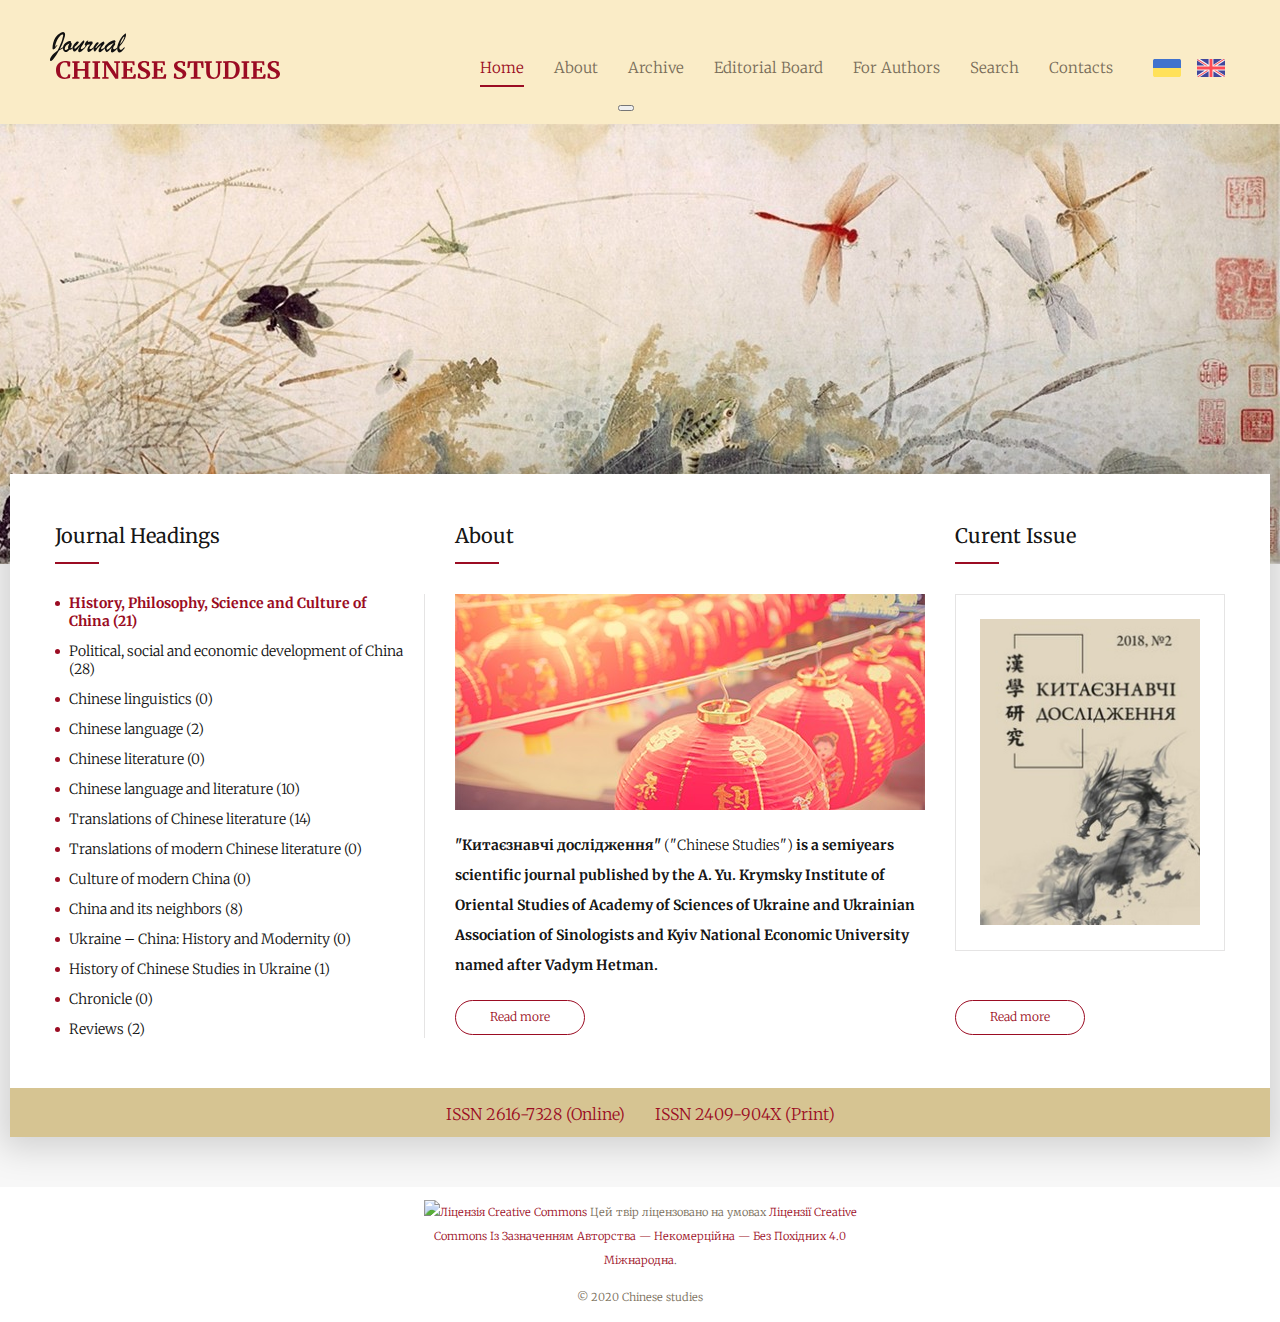
==== commit 8cdc8878: "add links to archive pages and headers" ====
--- a/index.html
+++ b/index.html
@@ -29,10 +29,9 @@
                 <!-- <a class="nav-list__link" href="about.html">About</a> -->
                 <a class="nav-list__link" href="article.html">About</a>
               </li>
-              <li class="nav-list__item sublist-arhive sublist-arhive--closed">
-                <!-- <a class="nav-list__link" href="archive.html">Archive</a> -->
-                <a class="nav-list__link" href="headings.html">Archive</a>
-                <button class="sublist-arhive__toggle"><span class="visually-hidden">Open submenu</span></button>
+              <li class="nav-list__item sublist-archive sublist-archive--closed">
+                <a class="nav-list__link" href="archive.html">Archive</a>
+                <button class="sublist-archive__toggle"><span class="visually-hidden">Open submenu</span></button>
                 <ul class="nav-sublist">
                   <li class="nav-sublist__item">
                     <a class="nav-sublist__link" href="#">2019</a>
@@ -124,46 +123,46 @@
             </header>
             <ul class="headings__list">
               <li class="headings__item">
-                <a href="#">History, Philosophy, Science and Culture of China (21)</a>
-              </li>
-              <li class="headings__item">
-                <a href="#">Political, social and economic development of China (28)</a>
-              </li>
-              <li class="headings__item">
-                <a href="#">Chinese linguistics (0)</a>
-              </li>
-              <li class="headings__item">
-                <a href="#">Chinese language (2)</a>
-              </li>
-              <li class="headings__item">
-                <a href="#">Chinese literature (0)</a>
-              </li>
-              <li class="headings__item">
-                <a href="#">Chinese language and literature (10)</a>
-              </li>
-              <li class="headings__item">
-                <a href="#">Translations of Chinese literature (14)</a>
-              </li>
-              <li class="headings__item">
-                <a href="#">Translations of modern Chinese literature (0)</a>
-              </li>
-              <li class="headings__item">
-                <a href="#">Culture of modern China (0)</a>
-              </li>
-              <li class="headings__item">
-                <a href="#">China and its neighbors (8)</a>
-              </li>
-              <li class="headings__item">
-                <a href="#">Ukraine – China: History and Modernity (0)</a>
-              </li>
-              <li class="headings__item">
-                <a href="#">History of Chinese Studies in Ukraine (1)</a>
-              </li>
-              <li class="headings__item">
-                <a href="#">Chronicle (0)</a>
-              </li>
-              <li class="headings__item">
-                <a href="#">Reviews (2)</a>
+                <a href="headings.html">History, Philosophy, Science and Culture of China (21)</a>
+              </li>
+              <li class="headings__item">
+                <a href="headings.html">Political, social and economic development of China (28)</a>
+              </li>
+              <li class="headings__item">
+                <a href="headings.html">Chinese linguistics (0)</a>
+              </li>
+              <li class="headings__item">
+                <a href="headings.html">Chinese language (2)</a>
+              </li>
+              <li class="headings__item">
+                <a href="headings.html">Chinese literature (0)</a>
+              </li>
+              <li class="headings__item">
+                <a href="headings.html">Chinese language and literature (10)</a>
+              </li>
+              <li class="headings__item">
+                <a href="headings.html">Translations of Chinese literature (14)</a>
+              </li>
+              <li class="headings__item">
+                <a href="headings.html">Translations of modern Chinese literature (0)</a>
+              </li>
+              <li class="headings__item">
+                <a href="headings.html">Culture of modern China (0)</a>
+              </li>
+              <li class="headings__item">
+                <a href="headings.html">China and its neighbors (8)</a>
+              </li>
+              <li class="headings__item">
+                <a href="headings.html">Ukraine – China: History and Modernity (0)</a>
+              </li>
+              <li class="headings__item">
+                <a href="headings.html">History of Chinese Studies in Ukraine (1)</a>
+              </li>
+              <li class="headings__item">
+                <a href="headings.html">Chronicle (0)</a>
+              </li>
+              <li class="headings__item">
+                <a href="headings.html">Reviews (2)</a>
               </li>
             </ul>
           </aside>
--- a/css/style.css
+++ b/css/style.css
@@ -291,8 +291,8 @@
   }
 }
 
-.nav-sublist21__toggle,
-.nav-sublist22__toggle {
+.sublist-arhive__toggle,
+.sublist-forauthors__toggle {
   position: absolute;
   top: 0;
   right: 38px;
@@ -306,68 +306,35 @@
   cursor: pointer;
 }
 
-.nav-sublist21__toggle:active,
-.nav-sublist22__toggle:active {
+.sublist-arhive__toggle:active,
+.sublist-forauthors__toggle:active {
   background-color: #e3d4aa;
-  /* transition-property: background-color; */
-  /* transition-duration: 0.5s; */
-}
-
-.nav-sublist21__toggle::before,
-.nav-sublist22__toggle::before {
-  /* content: ""; */
-  /* position: absolute; */
-  /* box-sizing: border-box; */
-  /* width: 18px; */
-  /* height: 18px; */
-  /* border-bottom: 3px solid #9b0c23; */
-  /* border-left: 3px solid #9b0c23; */
-}
-
-.nav-sublist21--closed .nav-sublist21__toggle,
-.nav-sublist22--closed .nav-sublist22__toggle {
+}
+
+.sublist-arhive--closed .sublist-arhive__toggle,
+.sublist-forauthors--closed .sublist-forauthors__toggle {
   background-image: url("../img/arrow-point-down.svg");
   background-repeat: no-repeat;
   background-position: right 8px top 50%;
   background-size: 24px 100%;
 }
 
-.nav-sublist21--closed .nav-sublist21__toggle::before,
-.nav-sublist22--closed .nav-sublist22__toggle::before {
-  /* top: 6px; */
-  /* right: 12px; */
-  /* transform: rotate(-45deg); */
-  
-  /* transition-property: transform, top; */
-  /* transition-duration: 0.5s; */
-}
-
-.nav-sublist21--opened .nav-sublist21__toggle,
-.nav-sublist22--opened .nav-sublist22__toggle {
+.sublist-arhive--opened .sublist-arhive__toggle,
+.sublist-forauthors--opened .sublist-forauthors__toggle {
   background-image: url("../img/arrow-point-up.svg");
   background-repeat: no-repeat;
   background-position: right 8px top 50%;
   background-size: 24px 100%;
 }
 
-.nav-sublist21--opened .nav-sublist21__toggle::before,
-.nav-sublist22--opened .nav-sublist22__toggle::before {
-  /* top: 14px; */
-  /* right: 12px; */
-  /* transform: rotate(135deg); */
-  
-  /* transition-property: transform, top; */
-  /* transition-duration: 0.5s; */
-}
-
 @media(min-width: 1200px) {
-  .nav-sublist21__toggle,
-  .nav-sublist22__toggle {
+  .sublist-arhive__toggle,
+  .sublist-forauthors__toggle {
     display: none;
   }
 }
 
-.nav-sublist2 {
+.nav-sublist {
   list-style: none;
   margin: 0;
   margin: 0 38px;
@@ -376,21 +343,21 @@
   /* padding-left: 58px; */
 }
 
-.nav-sublist21--closed .nav-sublist2,
-.nav-sublist22--closed .nav-sublist2 {
+.sublist-arhive--closed .nav-sublist,
+.sublist-forauthors--closed .nav-sublist {
   display: none;
 }
 
-.nav-sublist21--opened .nav-sublist2,
-.nav-sublist22--opened .nav-sublist2 {
+.sublist-arhive--opened .nav-sublist,
+.sublist-forauthors--opened .nav-sublist {
   display: block;
 }
 
-.nav-sublist2__item {
-  background-color: rgba(0,255,0,1.0);
-}
-
-.nav-sublist2__link {
+.nav-sublist__item {
+  /* background-color: rgba(0,255,0,1.0); */
+}
+
+.nav-sublist__link {
   display: block;
   padding-top: 8px;
   padding-bottom: 8px;
@@ -406,7 +373,7 @@
 }
 
 @media (min-width: 830px) {
-  .nav-sublist2 {
+  .nav-sublist {
     position: absolute;
     margin: 0;
     padding-left: 0;
@@ -417,21 +384,21 @@
     /* box-shadow: 0 1px 5px -3px #786d59 ; */
   }
   
-  .nav-list__item .nav-sublist21__toggle,
-  .nav-list__item .nav-sublist22__toggle {
+  .nav-list__item .sublist-arhive__toggle,
+  .nav-list__item .sublist-forauthors__toggle {
     display: none;
   }
   
-  .nav-list__item:hover .nav-sublist2 {
+  .nav-list__item:hover .nav-sublist {
     display: block;
   }
   
-  .nav-sublist2__item {
+  .nav-sublist__item {
     position: relative;
     width: auto;
   }
   
-  .nav-sublist2__link {
+  .nav-sublist__link {
     margin: 0;
     padding: 6px 10px;
     padding-bottom: 10px;
@@ -444,23 +411,23 @@
     background-color: #eddfb7;
   }
   
-  .nav-sublist2__link:hover {
+  .nav-sublist__link:hover {
     background-color: #e3d4aa;
   }
 }
 
-.nav-sublist3 {
+.nav-subsublist {
   margin: 0;
   padding: 0;
   
   list-style: none;
 }
 
-.nav-sublist3__item {
-  background-color: rgba(255,0,0,0.5);
-}
-
-.nav-sublist3__link {
+.nav-subsublist__item {
+  /* background-color: rgba(255,0,0,0.5); */
+}
+
+.nav-subsublist__link {
   display: block;
   padding-top: 8px;
   padding-bottom: 8px;
@@ -476,7 +443,7 @@
 }
 
 @media (min-width: 830px) {
-  .nav-sublist3 {
+  .nav-subsublist {
     position: absolute;
     top: 0;
     left: 100%; 
@@ -490,16 +457,17 @@
     /* box-shadow: 1px 0px 5px -3px #786d59; */
   }
   
-  .nav-sublist2__item:hover .nav-sublist3 {
+  .nav-sublist__item:hover .nav-subsublist {
     display: block;
   }
   
-  .nav-sublist3__item {
+  .nav-subsublist__item {
     width: auto;
   }
   
-  .nav-sublist3__link {
+  .nav-subsublist__link {
     margin: 0;
+    padding-top: 6px;
     padding-bottom: 10px;
     padding-left: 10px;
     width: auto;
@@ -511,7 +479,7 @@
     background-color: #eddfb7;
   }
   
-  .nav-sublist3__item .nav-sublist3__link:hover {
+  .nav-subsublist__item .nav-subsublist__link:hover {
     background-color: #e3d4aa;
   }
 }
@@ -1147,7 +1115,6 @@
   
   /* .page-sidebar__title::before { */
     /* display: none; */
-  }
 }
 
 @media (min-width: 1200px) {
@@ -1182,7 +1149,7 @@
   height: 216px;
   background: url("../img/chinese-lanterns.jpg") right no-repeat;
   background-size: cover;
-  overflow: hibben;
+  overflow: hidden;
   
   background-color: rgba(255,0,0,0.5);
 }
@@ -1212,13 +1179,6 @@
   }
 }
 
-.description__picture {
-  display: block;
-  width: 368px;
-  height: 216px;
-  overflow: hibben;
-}
-
 .description__image {
   height: 216px;
   width: auto;
@@ -1227,11 +1187,14 @@
 
 .content__link {
   display: inline-block;
-  padding: 7px 28px;
+  box-sizing: border-box;
+  min-width: 140px;
+  padding: 7px 25px;
   border: 1px solid #9b0c23;
   border-radius: 20px;
   
   text-decoration: none;
+  text-align: center;
   
   font-size: 16px;
   line-height: 24px;
@@ -1240,7 +1203,8 @@
 
 @media (min-width: 830px) {
   .content__link {
-    padding: 4px 21px;
+    min-width: 130px;
+    padding: 4px 20px;
     padding-bottom: 5px;
     border-radius: 17.5px;
     
@@ -1274,11 +1238,6 @@
 }
 
 @media (min-width: 830px) {
-  .description__picture {
-    width: 470px;
-    height: 216px;
-  }
-  
   .description__text {
     margin-top: 20px;
     margin-bottom: 20px;
@@ -1335,7 +1294,7 @@
   
   font-size: 14px;
   line-height: 20px;
-  color: ##111111;
+  color: #111111;
   
   border-collapse: collapse;
 }
@@ -1580,7 +1539,7 @@
   
   background: url("../img/map.jpg") right no-repeat;
   background-size: cover;
-  overflow: hibben;  
+  overflow: hidden;  
 }
 
 @media (min-width: 830px) {
@@ -2152,9 +2111,8 @@
 }
 
 .content__link--direct {
-  /* position: relative; */
-  display: block;
-  box-sizing: border-box;
+  /* display: block; */
+  /* box-sizing: border-box; */
   width: 140px;
   padding-left: 20px;
   padding-right: 40px;
@@ -2167,8 +2125,8 @@
 }
 
 .content__link--reverse {
-  display: block;
-  box-sizing: border-box;
+  /* display: block; */
+  /* box-sizing: border-box; */
   width: 140px;
   padding-left: 20px;
   padding-right: 40px;
@@ -2200,6 +2158,7 @@
 @media (min-width: 830px) {
   .content__link--direct {
     width: auto;
+    min-width: auto;
     padding-left: 14px;
     padding-right: 30px;
     
@@ -2209,6 +2168,7 @@
   
   .content__link--reverse {
     width: auto;
+    min-width: auto;
     padding-left: 14px;
     padding-right: 30px;
     
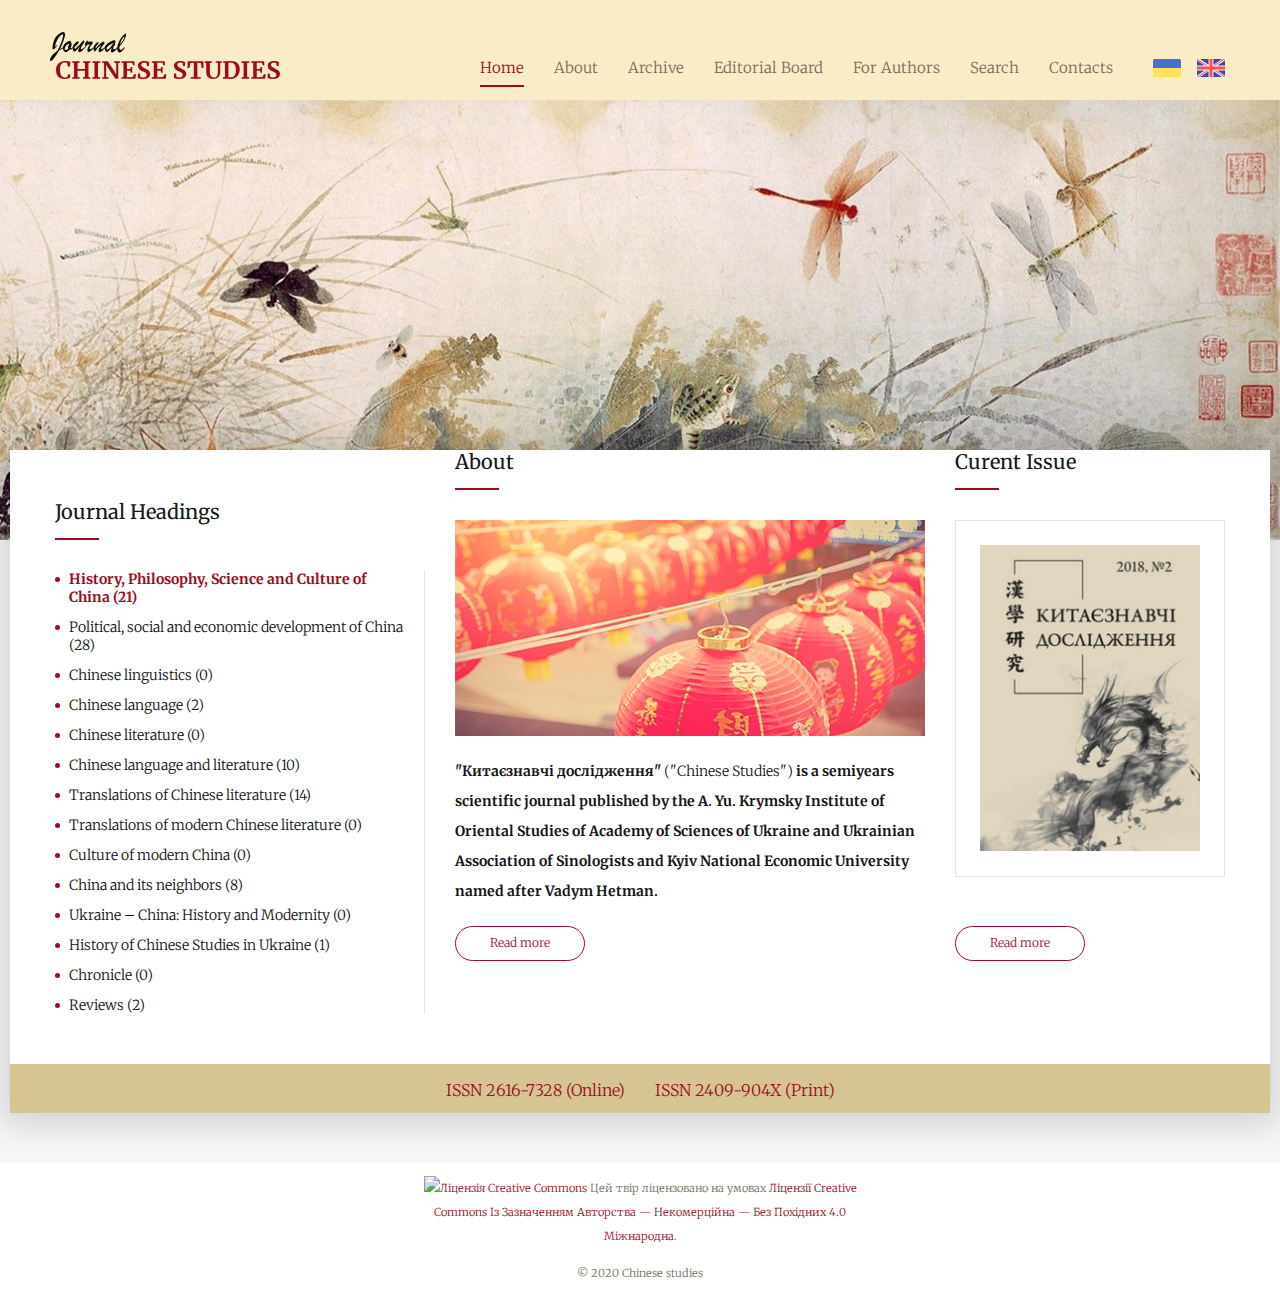
==== commit f04beca9: "add links to pages "About" and "For authors"" ====
--- a/index.html
+++ b/index.html
@@ -26,8 +26,7 @@
                 <span>Home</span>
               </li>
               <li class="nav-list__item">
-                <!-- <a class="nav-list__link" href="about.html">About</a> -->
-                <a class="nav-list__link" href="article.html">About</a>
+                <a class="nav-list__link" href="about.html">About</a>
               </li>
               <li class="nav-list__item sublist-archive sublist-archive--closed">
                 <a class="nav-list__link" href="archive.html">Archive</a>
@@ -82,7 +81,7 @@
                 <a class="nav-list__link" href="#">Editorial Board</a>
               </li>
               <li class="nav-list__item sublist-forauthors sublist-forauthors--closed">
-                <a class="nav-list__link" href="#">For Authors</a>
+                <a class="nav-list__link" href="for-authors.html">For Authors</a>
                 <button class="sublist-forauthors__toggle"><span class="visually-hidden">Open submenu</span></button>
                 <ul class="nav-sublist">
                   <li class="nav-sublist__item">
--- a/css/style.css
+++ b/css/style.css
@@ -291,7 +291,7 @@
   }
 }
 
-.sublist-arhive__toggle,
+.sublist-archive__toggle,
 .sublist-forauthors__toggle {
   position: absolute;
   top: 0;
@@ -306,12 +306,12 @@
   cursor: pointer;
 }
 
-.sublist-arhive__toggle:active,
+.sublist-archive__toggle:active,
 .sublist-forauthors__toggle:active {
   background-color: #e3d4aa;
 }
 
-.sublist-arhive--closed .sublist-arhive__toggle,
+.sublist-archive--closed .sublist-archive__toggle,
 .sublist-forauthors--closed .sublist-forauthors__toggle {
   background-image: url("../img/arrow-point-down.svg");
   background-repeat: no-repeat;
@@ -319,7 +319,7 @@
   background-size: 24px 100%;
 }
 
-.sublist-arhive--opened .sublist-arhive__toggle,
+.sublist-archive--opened .sublist-archive__toggle,
 .sublist-forauthors--opened .sublist-forauthors__toggle {
   background-image: url("../img/arrow-point-up.svg");
   background-repeat: no-repeat;
@@ -328,7 +328,7 @@
 }
 
 @media(min-width: 1200px) {
-  .sublist-arhive__toggle,
+  .sublist-archive__toggle,
   .sublist-forauthors__toggle {
     display: none;
   }
@@ -343,12 +343,12 @@
   /* padding-left: 58px; */
 }
 
-.sublist-arhive--closed .nav-sublist,
+.sublist-archive--closed .nav-sublist,
 .sublist-forauthors--closed .nav-sublist {
   display: none;
 }
 
-.sublist-arhive--opened .nav-sublist,
+.sublist-archive--opened .nav-sublist,
 .sublist-forauthors--opened .nav-sublist {
   display: block;
 }
@@ -384,7 +384,7 @@
     /* box-shadow: 0 1px 5px -3px #786d59 ; */
   }
   
-  .nav-list__item .sublist-arhive__toggle,
+  .nav-list__item .sublist-archive__toggle,
   .nav-list__item .sublist-forauthors__toggle {
     display: none;
   }
@@ -917,7 +917,8 @@
     padding-bottom: 0;
   }
   
-  .start-page .headings__list::after {
+  .start-page .headings__list::after,
+  .archive-page .headings__list::after {
     top: 0;
     right: 0;
     width: 1px;
@@ -926,6 +927,10 @@
   
   .inner-page .headings__list::after {
     display: none;
+  }
+  
+  .archive-page .headings__list::after {
+    display: block;
   }
 }
 
@@ -1015,14 +1020,16 @@
   }
 }
 
-.content__section {
+.content__section,
+.article__section {
   margin-left: 38px;
   margin-right: 38px;
   padding-bottom: 30px;
 }
 
 @media (min-width: 830px) {
-  .content__section {
+  .content__section,
+  .article__section {
     margin-left: 0;
     margin-right: 0;
     padding-bottom: 50px;
@@ -1043,7 +1050,8 @@
 }
 
 @media (min-width: 1200px) {
-  .content__section {
+  .content__section
+  ..article__section {
     margin: 50px 0;
     margin-right: 30px;
     padding-top: 0;
@@ -1056,7 +1064,8 @@
     /* margin-left: 15px; */
   }
   
-  .content__section:last-child {
+  .content__section:last-child, 
+  .article__section:last-child {
     /* margin-right: 15px; */
     margin-right: 0;
   }
@@ -1077,7 +1086,8 @@
   }
 }
 
-.content__header  {
+.content__header, 
+.article__header {
   display: block;
   margin: 0;
   /* margin-top: 20px; */
@@ -1086,7 +1096,8 @@
   border: none; 
 }
 
-.content__title {
+.content__title,
+.article__title {
   position: relative;
   margin: 0;
   margin-bottom: 30px;
@@ -1097,7 +1108,8 @@
   line-height: 24px;
 }
 
-.content__title::before {
+.content__title::before,
+.article__title::before {
   content: "";
   position: absolute;
   left: 0;
@@ -1109,7 +1121,8 @@
 }
 
 @media (min-width: 830px) {
-  .content__header  {
+  .content__header, 
+  .article__header {
     padding-top: 0;
   }
   
@@ -1118,14 +1131,16 @@
 }
 
 @media (min-width: 1200px) {
-  .content__header {
+  .content__header, 
+  .article__header {
     display: block;
     margin: 0;
     padding: 0;
     border: none;
   }
   
-  .content__title {
+  .content__title,
+  .article__title {
     margin-bottom: 30px;
   }
 }
@@ -1378,14 +1393,14 @@
   }
   
   .defenition__data {
-    width: 560px;
+    width: 565px;
     padding-left: 0;
     padding-right: 15px;
   }
   
   .defenition__abstract .defenition__data {
     padding-left: 0;
-    padding-right: 13px;
+    padding-right: 15px;
   }
 }
 
@@ -1459,26 +1474,30 @@
   display: inline-block;
 }
 
-.article .content__section {
+.article .content__section, 
+.article .article__section {
   padding-bottom: 50px;
 }
 
 @media (min-width: 830px) {
-  .article .content__section {
+  .article .content__section,
+  .article .article__section {
     margin: 0;
     padding-top: 50px;
-   }
+  }
 }
 
 @media (min-width: 1200px) {
-  .article .content__section {
+  .article .content__section, 
+  .article .article__section {
     margin: 0 15px;
-   }
+  }
 }
 
 .contacts__section,
 .headings__section,
-.search__section {
+.search__section,
+.archive__section {
   padding-bottom: 50px;
 }
 
@@ -1493,20 +1512,23 @@
 @media (min-width: 1200px) {
   .contacts__section,
   .headings__section,
-  .search__section {
+  .search__section,
+  .archive__section {
     position: relative;
     margin-top: 115px;
     padding-bottom: 0;
   }
 }
 
-.contacts__content {
+.contacts__content,
+.archive__content {
   font-size: 16px;
   font-weight: 300;
   line-height: 30px;
 }
 
-.contacts__info {
+.contacts__info,
+.archive__info {
   margin: 0;
   padding: 25px 0;
   
@@ -1543,17 +1565,20 @@
 }
 
 @media (min-width: 830px) {
-  .contacts__content {
+  .contacts__content,
+  .archive__content {
     font-size: 14px;
     line-height: 30px;
   }
   
-  .contacts__info {
+  .contacts__info,
+  .archive__info {
     margin: 0;
     padding: 15px 0;
   }
   
-  .contacts__info:first-child {
+  .contacts__info:first-child,
+  .archive__info:first-child {
     padding-top: 0;
     box-shadow: none;
   }
@@ -1562,7 +1587,8 @@
     display: none;
   }
   
-  .contacts__info b {
+  .contacts__info b,
+  .archive__info b {
     font-size: 16px;
   }
   
@@ -1590,10 +1616,34 @@
     background-color: #e5e4e4;
   }
   
-  .contacts__info:first-child {
+  .contacts__info:first-child,
+  .archive__info:first-child {
     padding-top: 0;
     box-shadow: none;
   }
+}
+
+@media (min-width: 830px) {
+  .archive-page .page-content {
+    display: block;
+  }
+}
+
+.archive__content ul {
+  margin: 0;
+  padding: 0;
+  padding-left: 15px;
+  
+  list-style: none;
+}
+
+.archive__content li {
+  font-weight: 700;
+}
+
+.archive__content li a {
+  text-decoration: none;
+  color: #9b0c23;
 }
 
 .headings__content {
@@ -2319,6 +2369,68 @@
   }
 }
 
+article {
+  font-size: 16px;
+  font-weight: 300;
+  line-height: 30px;
+}
+
+article h3 {
+  font-size: 18px;
+  font-weight: 700;
+}
+
+article h4 {
+  font-size: 16px;
+  font-weight: 700;
+}
+
+article p {
+  margin: 25px 0;
+  padding: 0;
+  
+  font-size: 16px;
+}
+
+article b,
+article strong {
+  font-weight: 700;
+}
+
+article a {
+  text-decoration: none;
+  color: #9b0c23;
+}
+
+article a:hover {
+  color: #786d59;
+}
+
+article ul {
+  margin: 25px 0;
+  /* padding-left: 15px; */
+}
+
+@media (min-width: 830px) {
+  article {
+    font-size: 14px;
+    line-height: 30px;
+  }
+  
+  article h4 {
+    font-size: 16px;
+  }
+  
+  article p {
+    margin: 20px 0;
+    font-size: 14px;
+  }
+
+  article ul {
+    margin:20px 0;
+  }
+}
+
 .page-footer {
   margin: 0 auto;
   width: 444px;
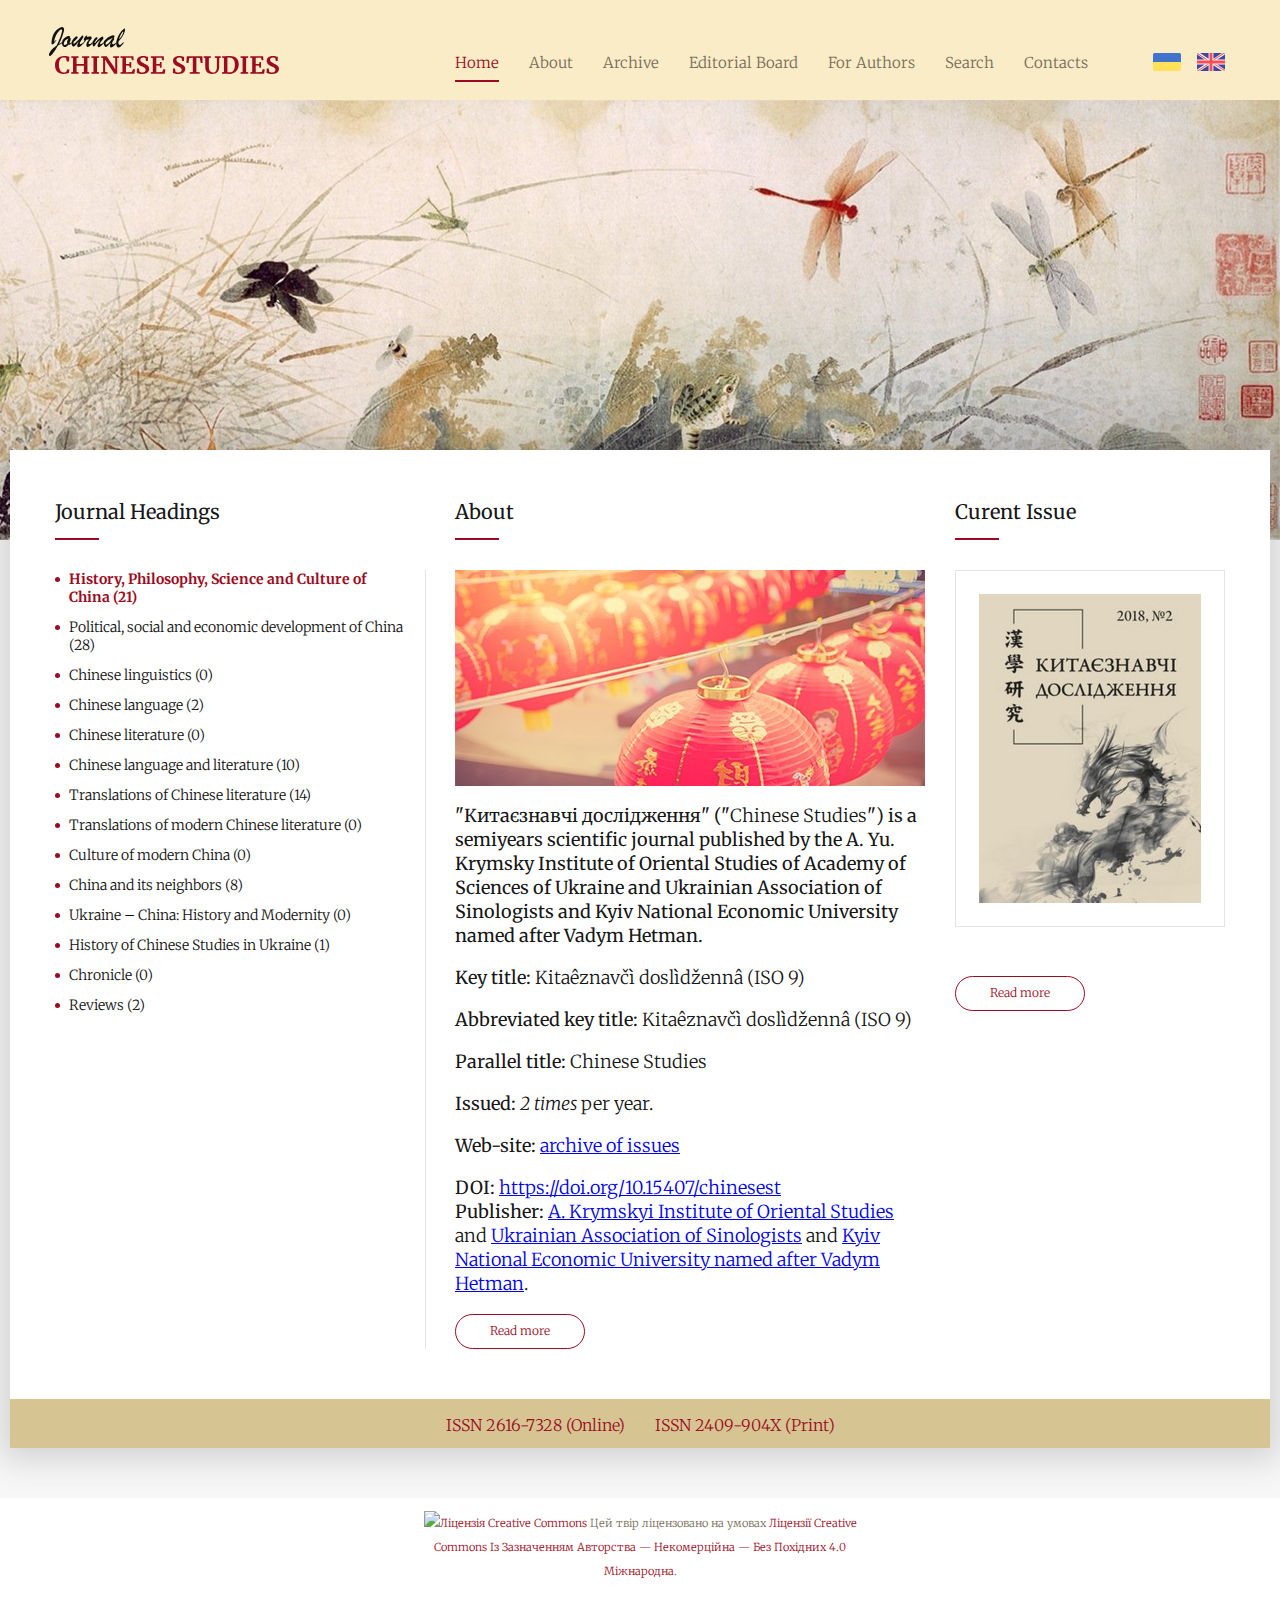
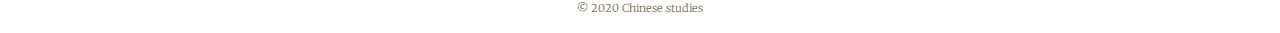
==== commit 370005de: "correct and supplement the index page markup" ====
--- a/index.html
+++ b/index.html
@@ -98,10 +98,10 @@
             </ul>
             <ul class="main-nav__list lang-list">
               <li class="lang-list__item">
-                <a class="lang-list__link lang-list__link--ua" href="ua.html"><span class="visually-hidden">UA</span></a>
+                <a class="lang-list__link lang-list__link--ua" href="index-ua.html"><span class="visually-hidden">UA</span></a>
               </li>
               <li class="lang-list__item">
-                <a class="lang-list__link lang-list__link--en" href="ua.html"><span class="visually-hidden">EN</span></a>
+                <a class="lang-list__link lang-list__link--en" href="index.html"><span class="visually-hidden">EN</span></a>
               </li>
             </ul>
           </div>
@@ -171,7 +171,16 @@
                 <h2 class="content__title">About</h2>
               </header>
               <section class="description__content">
-                <p class="description__text">"Китаєзнавчі дослідження" <span class="description__text--light">("Chinese Studies")</span> is a semiyears scientific journal published by the A. Yu. Krymsky Institute of Oriental Studies of Academy of Sciences of Ukraine and Ukrainian Association of Sinologists and Kyiv National Economic University named after Vadym Hetman.</p>
+                <p><strong>"Китаєзнавчі дослідження" ("</strong>Chinese Studies<strong>") is a semiyears scientific journal published by the A. Yu. Krymsky Institute of Oriental Studies of Academy of Sciences of Ukraine and Ukrainian Association of Sinologists and Kyiv National Economic University named after Vadym Hetman.</strong></p>
+                <p><strong>Key title:</strong>  Kitaêznavčì doslìdžennâ (ISO 9)</p>
+                <p><strong>Abbreviated key title:</strong> Kitaêznavčì doslìdžennâ (ISO 9)</p>
+                <p><strong>Parallel title:</strong> Chinese Studies</p>
+                <p><strong>Issued:</strong> <em>2 times</em> per year.</p>
+                <p><strong>Web-site:</strong> <a href="https://chinesestudies.wixsite.com/journal/archive" target="_blank">archive of issues</a></p>
+                <p>
+                  <strong>DOI:</strong> <a href="https://doi.org/10.15407/chinesest">https://doi.org/10.15407/chinesest</a><br />
+                  <strong>Publisher:</strong> <a href="http://oriental-studies.org.ua/en/main-page/">A. Krymskyi Institute of Oriental Studies</a> and <a href="http://sinologist.com.ua/en/" target="_blank">Ukrainian Association of Sinologists</a> and <a href="https://kneu.edu.ua/en/" target="_blank">Kyiv National Economic University named after Vadym Hetman</a>.
+                </p>
                 <a class="content__link" href="#">Read more</a>
               </section>
             </section>
--- a/css/style.css
+++ b/css/style.css
@@ -18,7 +18,7 @@
 
 img {
   max-width: 100%;
-  height: auto;
+  /* height: auto; */
 }
 
 .visually-hidden:not(:focus):not(:active) {
@@ -60,8 +60,7 @@
     width: 770px;
     padding-left: 30px;
     padding-right: 30px;
-    /* padding-bottom: 10px; */
-    padding-bottom: 10px;
+    padding-bottom: 0;
   }
 }
 
@@ -80,22 +79,43 @@
 
 .site-header__logo {
   display: block;
-  padding-top: 31px;
+  padding-top: 30px;
   width: 176px;
   height: 36px;
 }
 
+.site-header__logo.logo-ua {
+  width: 261px;
+  height: 36px;
+}
+
+.site-header__logo-image {
+  width: 100%;
+  height: 36px;
+}
+
 @media (min-width: 830px) {
   .site-header__logo {
-    margin-left: -5px;
-    padding-top: 32px;
+    margin-left: -6px;
+    padding-top: 25px;
     width: 230px;
     height: 47px;
   }
   
+  .site-header__logo.logo-ua {
+    width: 340px;
+    height: 47px;
+  }
+  
   .site-header__logo-image {
-    width: 230px;
+    width: 100%;
     height: 47px;
+  }
+}
+
+@media (min-width: 1200px) {
+  .site-header__logo {
+    padding-top: 27px;
   }
 }
 
@@ -166,7 +186,7 @@
 @media (min-width: 830px) {
   .main-nav {
     display: flex;
-    padding-bottom: 10px;
+    padding-bottom: 15px;
   }
   
   .main-nav__toggle {
@@ -176,6 +196,9 @@
   .main-nav__wrapper {
     position: static;
     display: flex;
+    width: 770px;
+    
+    justify-content: space-between;
   }
 }
 
@@ -204,16 +227,15 @@
 @media (min-width: 830px) {
   .nav-list {
     display: flex;
-    margin-right: 30px;
+    margin-left: -10px;
+    margin-right: 20px;
     padding-top: 10px;
   }
 }
 
 @media (min-width: 1200px) {
   .nav-list {
-    display: flex;
-    margin-right: 30px;
-    padding-top: 50px;
+    padding-top: 45px;
   }
 }
 
@@ -485,8 +507,8 @@
 }
 
 .lang-list {
-  padding-top: 15px;
-  padding-bottom: 15px;
+  padding-top: 10px;
+  padding-bottom: 20px;
   background-color: #faecc7;
 }
 
@@ -519,7 +541,7 @@
   .lang-list  {
     display: flex;
     width: 72px;
-    padding-top: 10px;
+    padding-top: 15px;
     padding-bottom: 0;
     
     justify-content: space-between;
@@ -527,7 +549,7 @@
   
   .lang-list__item {
     margin: 0;
-    padding-top: 6px;
+    padding-top: 0;
     padding-bottom: 10px;
     
     background-color: #faecc7;
@@ -557,7 +579,9 @@
 .page-header {
   margin: 0 auto;
   width: 100%;
-  height: 310px;
+  /* height: 310px; */
+  min-height: 310px;
+  height: auto;  
 }
 
 .start-page .page-header {
@@ -641,6 +665,7 @@
   margin-top: 20px;
   font-size: 12px;
   line-height: 24px;
+  padding-bottom: 190px;
 }
 
 .breadcrumb a {
@@ -708,7 +733,8 @@
 }
 
 .inner-page .page-wrapper {
-  margin-top: -147px;
+  /* margin-top: -147px; */
+  margin-top: -150px;
 }
 
 @media (min-width: 830px) {
@@ -893,8 +919,8 @@
     position: relative;
   }
   
-  .headings__list::after,
-  .start-page .headings__list::after {
+  .headings__list::after
+   {
     content: "";
     position: absolute;
     right: 0;
@@ -917,20 +943,16 @@
     padding-bottom: 0;
   }
   
-  .start-page .headings__list::after,
+  .headings__list::after {
+    display: none;
+  }
+  
   .archive-page .headings__list::after {
+    display: block;
     top: 0;
     right: 0;
     width: 1px;
     height: 100%;
-  }
-  
-  .inner-page .headings__list::after {
-    display: none;
-  }
-  
-  .archive-page .headings__list::after {
-    display: block;
   }
 }
 
@@ -1017,6 +1039,7 @@
   
   .article .page-content {
     display: block;
+    padding-right: 0;
   }
 }
 
@@ -1050,8 +1073,8 @@
 }
 
 @media (min-width: 1200px) {
-  .content__section
-  ..article__section {
+  .content__section,
+  .article__section {
     margin: 50px 0;
     margin-right: 30px;
     padding-top: 0;
@@ -1194,6 +1217,19 @@
   }
 }
 
+@media (min-width: 1200px) {
+  .start-page .description__content::after {
+    content: "";
+    position: absolute;
+    top: 0;
+    left: -30px;
+    width: 1px;
+    height: 100%;
+    
+    background-color: #e5e4e4;
+  }
+}
+
 .description__image {
   height: 216px;
   width: auto;
@@ -1245,7 +1281,7 @@
   margin: 0;
   margin-bottom: 30px;
   box-sizing: border-box;
-  padding: 24px;
+  padding: 23px;
   width: 270px;
   height: 357px;
   
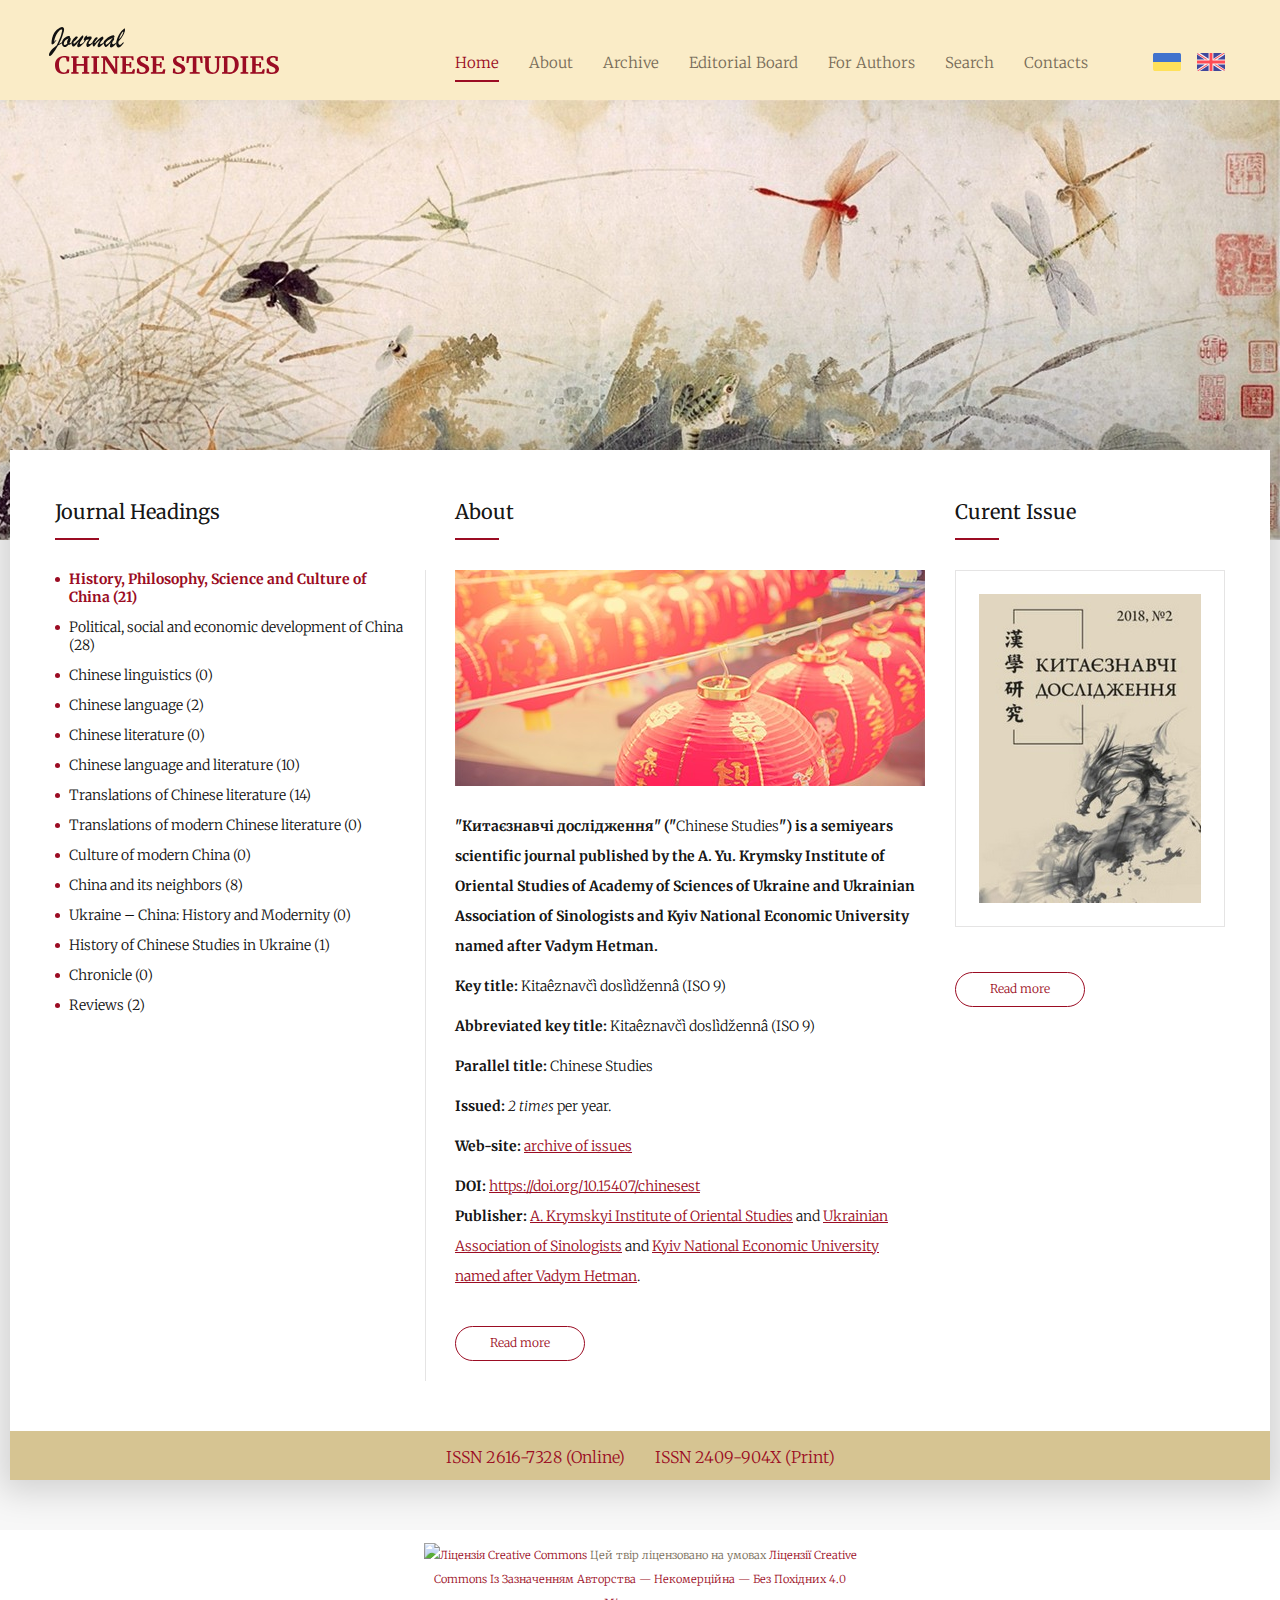
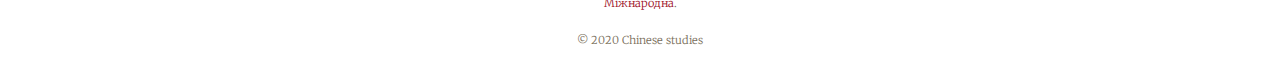
==== commit 48de94f5: "index page, change of links to the start page" ====
--- a/index.html
+++ b/index.html
@@ -98,10 +98,10 @@
             </ul>
             <ul class="main-nav__list lang-list">
               <li class="lang-list__item">
-                <a class="lang-list__link lang-list__link--ua" href="index-ua.html"><span class="visually-hidden">UA</span></a>
+                <a class="lang-list__link lang-list__link--ua" href="index__ua.html"><span class="visually-hidden">UA</span></a>
               </li>
               <li class="lang-list__item">
-                <a class="lang-list__link lang-list__link--en" href="index.html"><span class="visually-hidden">EN</span></a>
+                <a class="lang-list__link lang-list__link--en" href="#"><span class="visually-hidden">EN</span></a>
               </li>
             </ul>
           </div>
--- a/css/style.css
+++ b/css/style.css
@@ -1263,23 +1263,47 @@
   }
 }
 
+.description__text,
+.description__content p {
+  margin: 0;
+  margin-top: 10px;
+  margin-bottom: 10px;
+  
+  font-size: 16px;
+  line-height: 30px;
+}
+
+.description__content p:first-child {
+  margin-top: 25px;
+}
+
+.description__content .content__link, 
+.curent-issue__content .content__link {
+  margin-top: 25px;
+  margin-bottom: 20px;
+}
+
+.description__content a {
+  color: #9b0c23;
+}
+
 .description__text {
-  margin: 0;
-  margin-top: 19px;
-  margin-bottom: 20px;
-  
-  font-size: 16px;
-  font-weight: bold;
-  line-height: 30px;
-}
-
+  font-weight: 700;
+}
+
+.description__content b,
+.description__content strong {
+  font-weight: 700;
+}
+
+.description__content .normal,
 .description__text--light {
   font-weight: 300;
 }
 
 .curent-issue__cover {
   margin: 0;
-  margin-bottom: 30px;
+  margin-bottom: 10px;
   box-sizing: border-box;
   padding: 23px;
   width: 270px;
@@ -1289,15 +1313,14 @@
 }
 
 @media (min-width: 830px) {
-  .description__text {
-    margin-top: 20px;
+  .description__text,
+  .description__content p {
+    font-size: 14px;
+  }
+
+  .curent-issue__cover,
+  .issue__cover {
     margin-bottom: 20px;
-    
-    font-size: 14px;
-  }
-  
-  .curent-issue__cover {
-    margin-bottom: 49px;
   }
 }
 
